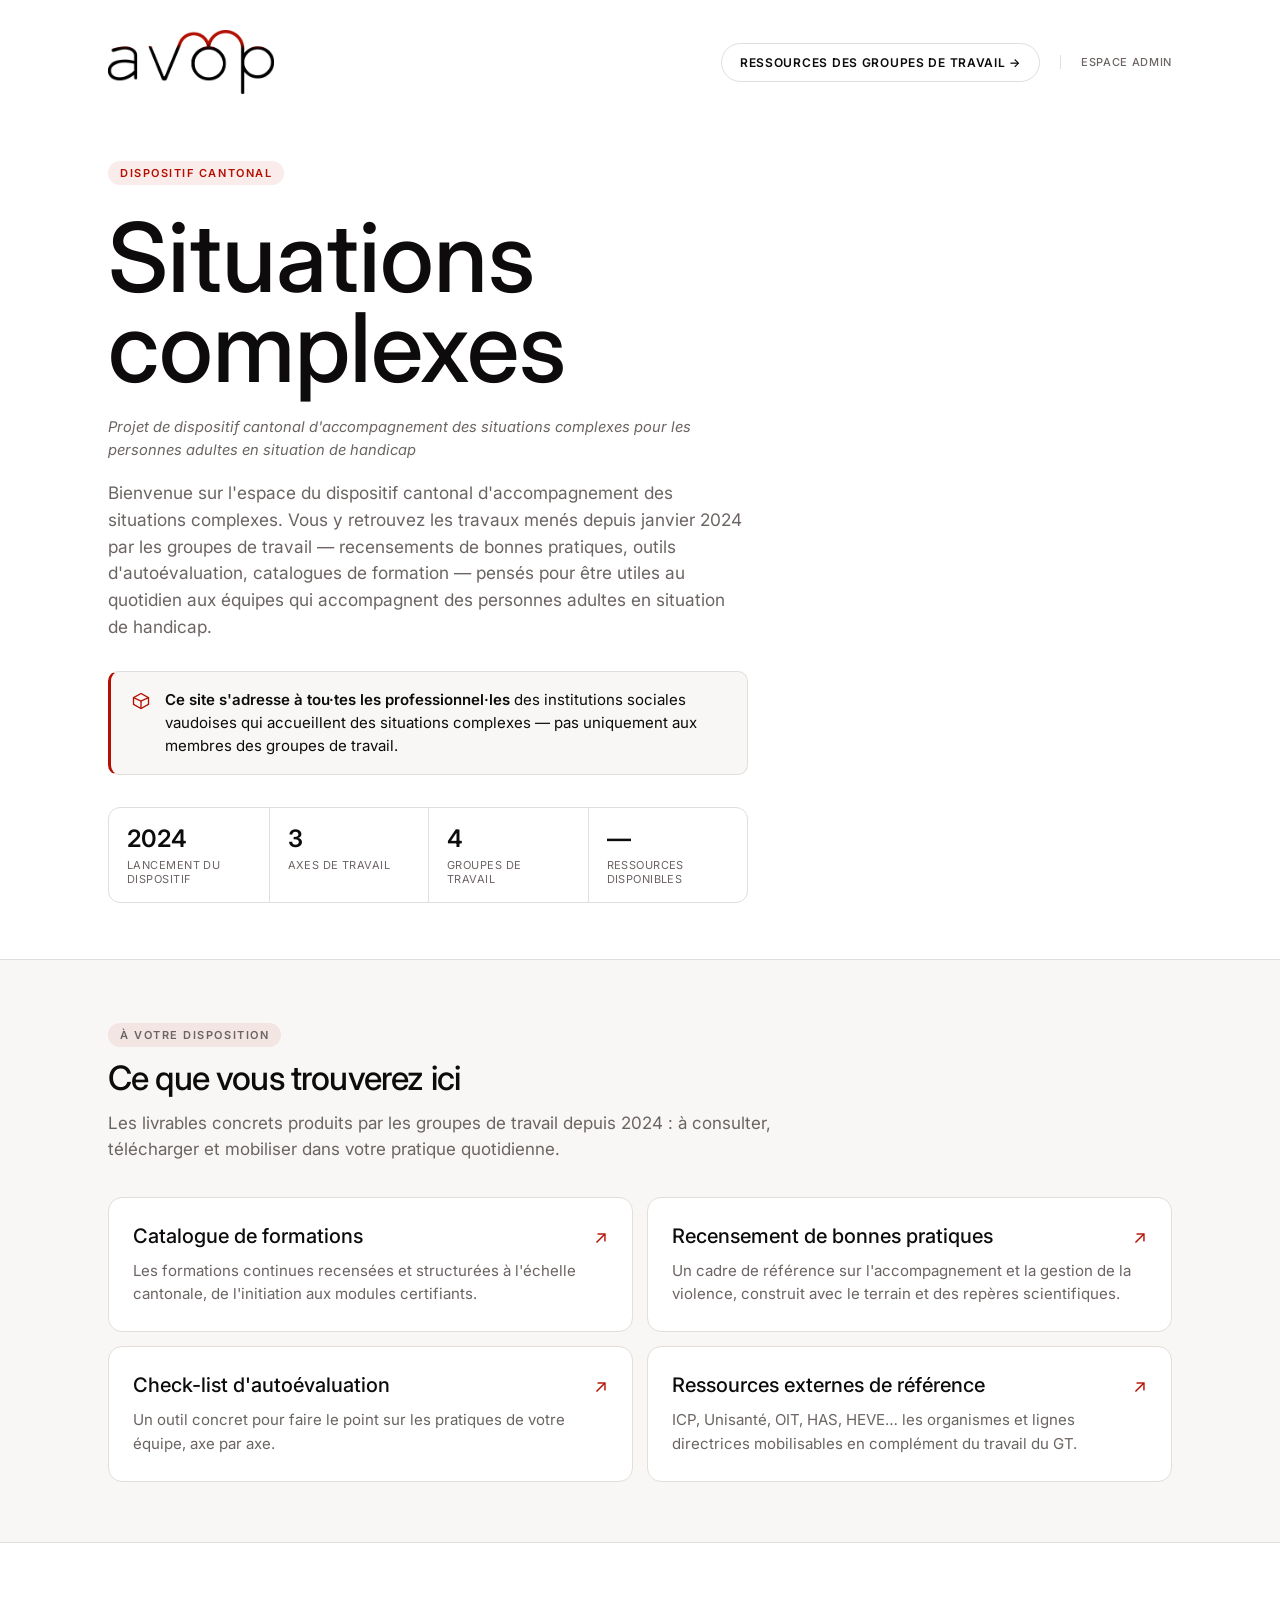
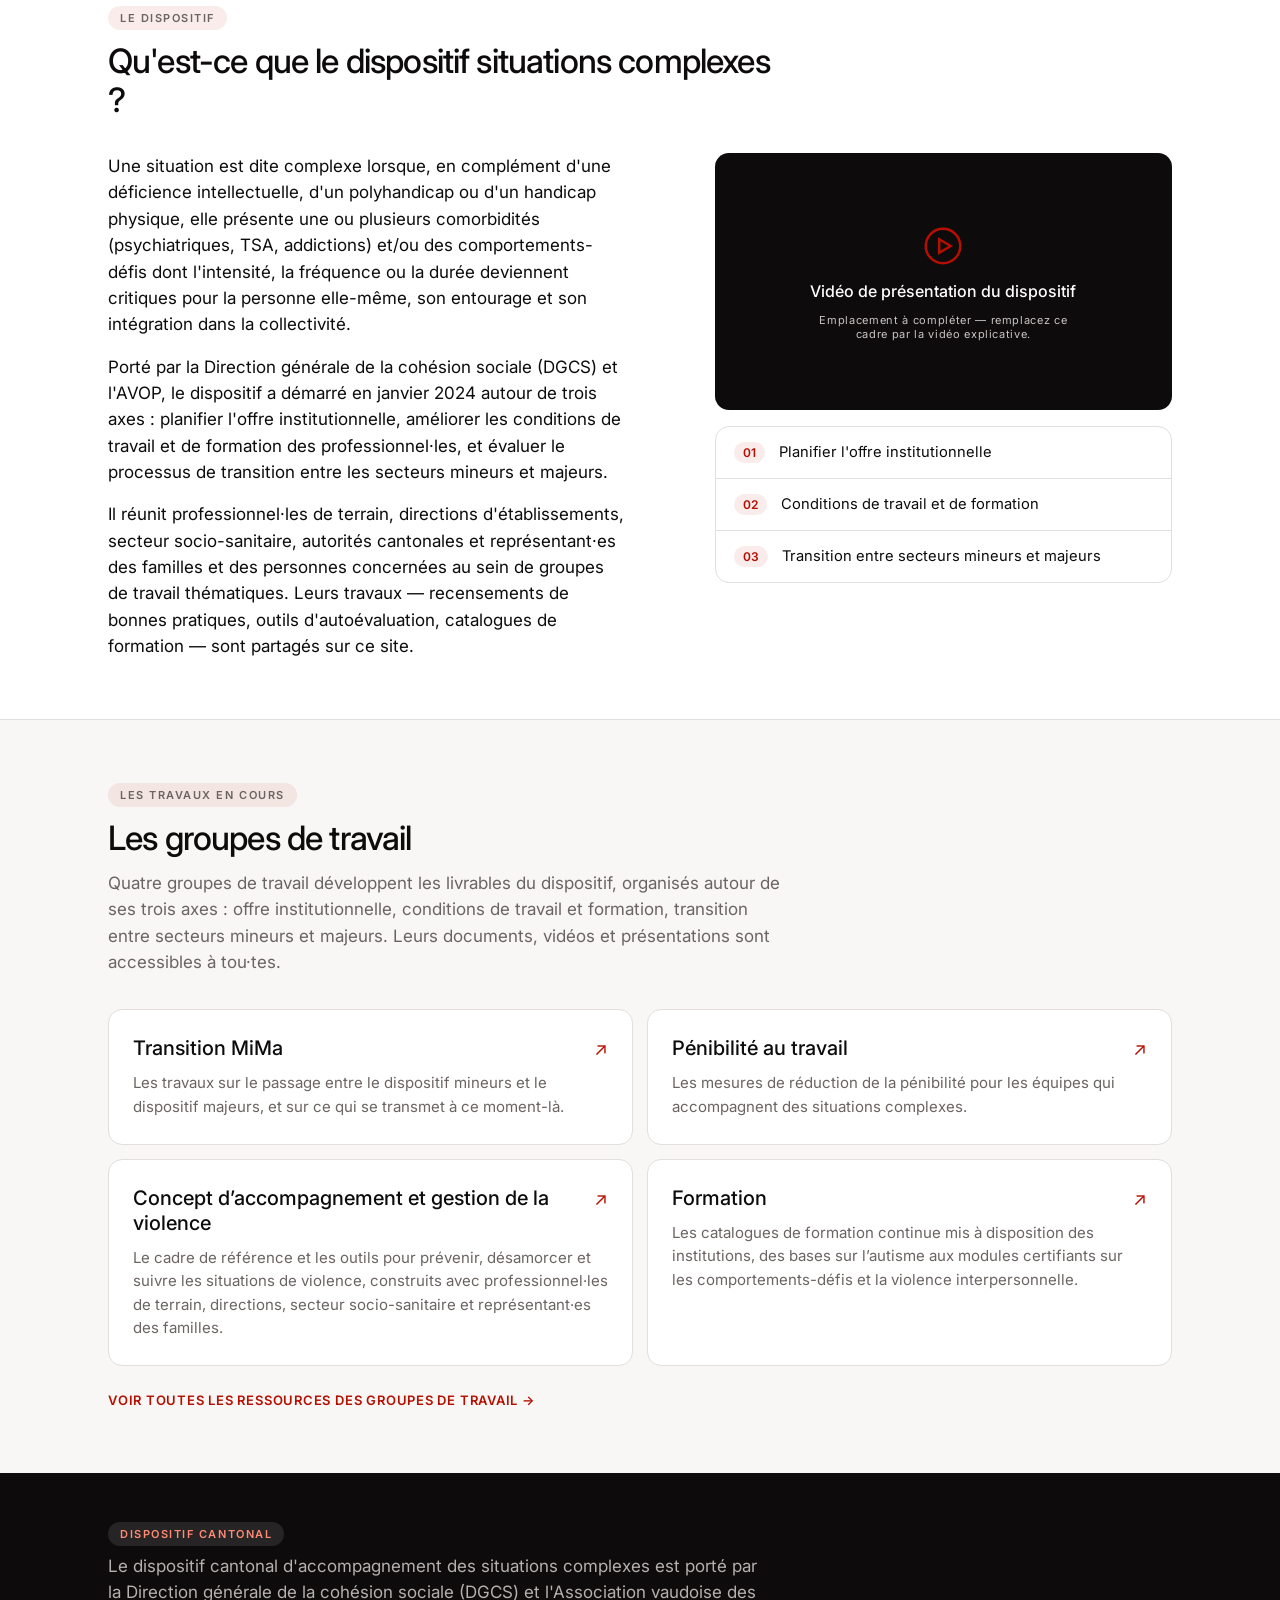
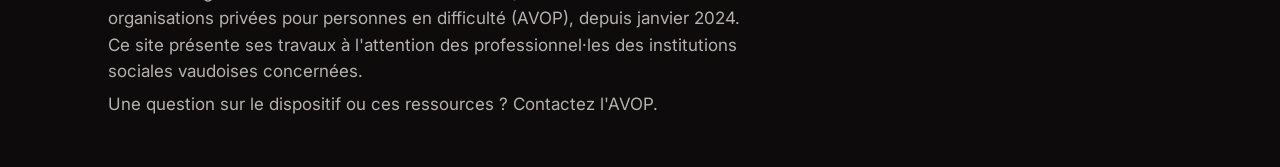
==== index.html @ 1ad648aa "Redesign layout for clearer visual hierarchy and modern styling Card-based sections with alternating" ====
<!doctype html>
<html lang="fr">
<head>
<meta charset="utf-8">
<meta name="viewport" content="width=device-width, initial-scale=1">
<meta name="robots" content="noindex, nofollow">
<title>Situations complexes — Accompagnement des personnes adultes en situation de handicap</title>
<link rel="preconnect" href="https://fonts.googleapis.com">
<link rel="preconnect" href="https://fonts.gstatic.com" crossorigin>
<link href="https://fonts.googleapis.com/css2?family=Inter:wght@300;400;500;600;700&display=swap" rel="stylesheet">
<style>
:root{--rouge:#b50f01;--rouge-teinte:rgba(181,15,1,.08);--noir:#0d0b0b;--papier:#f8f7f5;--surface:#fff;--trait:#e2dedb;--sourdine:#6b6462;--geo:"Inter",system-ui,sans-serif;--serif:"Inter",system-ui,sans-serif;--mono:"Inter",system-ui,sans-serif;--rayon:14px;--ombre:0 10px 30px -14px rgba(13,11,11,.14)}
*{box-sizing:border-box}html{-webkit-text-size-adjust:100%;scroll-behavior:smooth}body{margin:0;background:var(--papier);color:var(--noir);font:17px/1.55 var(--serif)}button,input,select{font:inherit}a{color:inherit}:focus-visible{outline:3px solid var(--rouge);outline-offset:3px}.enveloppe{max-width:1120px;margin:auto;padding:0 28px}
.bandeau{background:var(--surface);padding:30px 0 56px;border-bottom:1px solid var(--trait)}.entete{display:flex;justify-content:space-between;align-items:center;margin-bottom:56px}.marque{display:flex;align-items:center;gap:12px}.logo-avop{height:64px;width:auto;display:block}.nav-entete{display:flex;align-items:center}.lien-ressources{font:600 12px var(--mono);letter-spacing:.06em;text-transform:uppercase;color:var(--noir);text-decoration:none;border:1px solid var(--trait);border-radius:30px;padding:11px 18px;transition:.15s}.lien-ressources:hover{border-color:var(--rouge);color:var(--rouge)}.lien-admin{font:500 11px var(--mono);letter-spacing:.06em;text-transform:uppercase;color:var(--sourdine);text-decoration:none;margin-left:20px;padding-left:20px;border-left:1px solid var(--trait)}.lien-admin:hover{color:var(--rouge)}
.nom-complet{font-style:italic;color:var(--sourdine);font-size:.92rem;max-width:640px;margin:0 0 18px}.surtitre,.mention{display:inline-block;font:600 11px var(--mono);letter-spacing:.14em;text-transform:uppercase;color:var(--rouge);background:var(--rouge-teinte);border-radius:20px;padding:5px 12px}h1{font:500 clamp(3rem,8vw,6rem)/.94 var(--geo);letter-spacing:normal;max-width:820px;margin:16px 0 24px}.chapo{color:var(--sourdine);font-size:1.08rem;max-width:640px;margin:0 0 30px}
.public{display:flex;gap:14px;align-items:flex-start;max-width:640px;background:var(--papier);border:1px solid var(--trait);border-left:3px solid var(--rouge);border-radius:10px;padding:16px 20px;margin-bottom:32px}.public svg{flex:0 0 20px;margin-top:3px;stroke:var(--rouge);fill:none;stroke-width:1.6}.public p{margin:0;font-size:.94rem;color:var(--noir)}.public strong{font-weight:600}
.stats{display:grid;grid-template-columns:repeat(4,1fr);border:1px solid var(--trait);border-radius:12px;overflow:hidden;background:var(--surface);max-width:640px}.stat{display:flex;flex-direction:column;gap:5px;padding:16px 18px;border-left:1px solid var(--trait)}.stat:first-child{border-left:0}.stat strong{font:600 24px var(--geo)}.stat span{font:11px var(--mono);color:var(--sourdine);text-transform:uppercase;letter-spacing:.04em;line-height:1.3}
section.bloc{padding:60px 0}section.bloc:nth-of-type(even){background:var(--surface);border-top:1px solid var(--trait);border-bottom:1px solid var(--trait)}.bloc-tete{max-width:680px;margin-bottom:34px}.bloc-tete h2{font:500 2.1rem/1.15 var(--geo);letter-spacing:-.025em;margin:12px 0 12px}.bloc-tete p{color:var(--sourdine);margin:0}
.dispositif-corps{display:grid;grid-template-columns:1.1fr .9fr;gap:48px;align-items:start}.dispositif-texte p{margin:0 0 16px;max-width:520px}.dispositif-texte p:last-child{margin-bottom:0}
.dispositif-media{display:flex;flex-direction:column;gap:16px}
.video-cadre{position:relative;width:100%;aspect-ratio:16/9;background:var(--noir);border-radius:var(--rayon);overflow:hidden}.video-cadre iframe{position:absolute;inset:0;width:100%;height:100%;border:0}.video-defaut{position:absolute;inset:0;display:flex;flex-direction:column;align-items:center;justify-content:center;gap:12px;color:#fff;text-align:center;padding:20px}.video-defaut svg{width:46px;height:46px;stroke:var(--rouge);fill:none;stroke-width:1.3}.video-defaut strong{font:500 1rem var(--geo)}.video-defaut span{font:11px var(--mono);letter-spacing:.06em;color:#c9c4c2;max-width:260px}
.axes-liste{border:1px solid var(--trait);border-radius:var(--rayon);overflow:hidden;background:var(--papier)}section.bloc:nth-of-type(even) .axes-liste{background:var(--surface)}.axe{display:flex;gap:14px;align-items:center;padding:14px 18px;border-bottom:1px solid var(--trait)}.axe:last-child{border-bottom:0}.axe strong{flex:0 0 auto;font:600 12px var(--mono);color:var(--rouge);background:var(--rouge-teinte);border-radius:20px;padding:3px 9px}.axe span{font-size:.92rem}
.grille-gt{display:grid;grid-template-columns:repeat(2,1fr);gap:14px}.carte-gt{background:var(--surface);border:1px solid var(--trait);border-radius:var(--rayon);padding:26px 24px;text-decoration:none;color:inherit;display:flex;flex-direction:column;gap:10px;transition:.16s}.carte-gt:hover{background:var(--papier);border-color:var(--rouge);box-shadow:var(--ombre);transform:translateY(-2px)}.carte-gt h3{font:500 1.25rem/1.25 var(--geo);margin:0;display:flex;justify-content:space-between;align-items:baseline;gap:10px}.carte-gt h3 span{color:var(--rouge);font:18px var(--geo)}.carte-gt p{margin:0;color:var(--sourdine);font-size:.94rem}
section.bloc:nth-of-type(even) .carte-gt{background:var(--papier)}section.bloc:nth-of-type(even) .carte-gt:hover{background:var(--surface)}
.toutes-ressources{margin-top:26px;display:inline-flex;align-items:center;gap:8px;font:600 13px var(--mono);letter-spacing:.06em;text-transform:uppercase;color:var(--rouge);text-decoration:none}.toutes-ressources:hover{text-decoration:underline}
footer{background:var(--noir);color:#b6b0ae;padding:46px 0 42px}footer .mention{background:rgba(255,255,255,.1);color:#ff8a75}footer p{max-width:650px;margin:0 0 7px}
@media(max-width:760px){.enveloppe{padding:0 18px}.entete{margin-bottom:42px;flex-wrap:wrap;gap:14px}.nav-entete{width:100%;flex-direction:column;align-items:flex-start;gap:10px}.lien-admin{margin-left:0;padding-left:0;border-left:0}.stats{grid-template-columns:repeat(2,1fr)}.stat:nth-child(3){border-left:0}.dispositif-corps{grid-template-columns:1fr;gap:30px}.grille-gt{grid-template-columns:1fr}}
@media(prefers-reduced-motion:reduce){*{animation:none!important;transition:none!important;scroll-behavior:auto!important}}
</style>
</head>
<body>
<header class="bandeau"><div class="enveloppe">
<div class="entete"><div class="marque"><img class="logo-avop" src="assets/AVOP-logo.jpg" alt="AVOP — Association vaudoise des organisations privées pour personnes en difficulté"></div><nav class="nav-entete"><a class="lien-ressources" href="ressources.html">Ressources des groupes de travail →</a><a class="lien-admin" href="admin.html">Espace admin</a></nav></div>
<p class="surtitre">Dispositif cantonal</p>
<h1>Situations<br>complexes</h1>
<p class="nom-complet">Projet de dispositif cantonal d'accompagnement des situations complexes pour les personnes adultes en situation de handicap</p>
<p class="chapo">Bienvenue sur l'espace du dispositif cantonal d'accompagnement des situations complexes. Vous y retrouvez les travaux menés depuis janvier 2024 par les groupes de travail — recensements de bonnes pratiques, outils d'autoévaluation, catalogues de formation — pensés pour être utiles au quotidien aux équipes qui accompagnent des personnes adultes en situation de handicap.</p>
<div class="public"><svg viewBox="0 0 24 24" aria-hidden="true"><path d="M12 3 3 8v8l9 5 9-5V8z"></path><path d="M12 12v9"></path><path d="m3 8 9 4 9-4"></path></svg><p><strong>Ce site s'adresse à tou·tes les professionnel·les</strong> des institutions sociales vaudoises qui accueillent des situations complexes — pas uniquement aux membres des groupes de travail.</p></div>
<div class="stats"><div class="stat"><strong>2024</strong><span>Lancement du dispositif</span></div><div class="stat"><strong>3</strong><span>Axes de travail</span></div><div class="stat"><strong>4</strong><span>Groupes de travail</span></div><div class="stat"><strong id="stat-ressources">—</strong><span>Ressources disponibles</span></div></div>
</div></header>

<main>
<section class="bloc"><div class="enveloppe">
<div class="bloc-tete"><p class="mention">À votre disposition</p><h2>Ce que vous trouverez ici</h2><p>Les livrables concrets produits par les groupes de travail depuis 2024 : à consulter, télécharger et mobiliser dans votre pratique quotidienne.</p></div>
<div class="grille-gt">
<a class="carte-gt" href="ressources.html?gt=formation"><h3>Catalogue de formations<span>↗</span></h3><p>Les formations continues recensées et structurées à l'échelle cantonale, de l'initiation aux modules certifiants.</p></a>
<a class="carte-gt" href="ressources.html?gt=violence"><h3>Recensement de bonnes pratiques<span>↗</span></h3><p>Un cadre de référence sur l'accompagnement et la gestion de la violence, construit avec le terrain et des repères scientifiques.</p></a>
<a class="carte-gt" href="ressources.html?gt=violence"><h3>Check-list d'autoévaluation<span>↗</span></h3><p>Un outil concret pour faire le point sur les pratiques de votre équipe, axe par axe.</p></a>
<a class="carte-gt" href="ressources.html?gt=violence&origine=externe"><h3>Ressources externes de référence<span>↗</span></h3><p>ICP, Unisanté, OIT, HAS, HEVE… les organismes et lignes directrices mobilisables en complément du travail du GT.</p></a>
</div>
</div></section>

<!-- Zone éditoriale : adaptez ce texte de présentation du dispositif à votre contenu réel. -->
<section class="bloc"><div class="enveloppe">
<div class="bloc-tete"><p class="mention">Le dispositif</p><h2>Qu'est-ce que le dispositif situations complexes ?</h2></div>
<div class="dispositif-corps">
<div class="dispositif-texte">
<p>Une situation est dite complexe lorsque, en complément d'une déficience intellectuelle, d'un polyhandicap ou d'un handicap physique, elle présente une ou plusieurs comorbidités (psychiatriques, TSA, addictions) et/ou des comportements-défis dont l'intensité, la fréquence ou la durée deviennent critiques pour la personne elle-même, son entourage et son intégration dans la collectivité.</p>
<p>Porté par la Direction générale de la cohésion sociale (DGCS) et l'AVOP, le dispositif a démarré en janvier 2024 autour de trois axes : planifier l'offre institutionnelle, améliorer les conditions de travail et de formation des professionnel·les, et évaluer le processus de transition entre les secteurs mineurs et majeurs.</p>
<p>Il réunit professionnel·les de terrain, directions d'établissements, secteur socio-sanitaire, autorités cantonales et représentant·es des familles et des personnes concernées au sein de groupes de travail thématiques. Leurs travaux — recensements de bonnes pratiques, outils d'autoévaluation, catalogues de formation — sont partagés sur ce site.</p>
</div>
<div class="dispositif-media">
<div class="video-cadre">
<!-- Remplacez ce bloc par une balise iframe pointant vers la vidéo de présentation (YouTube, Vimeo…), par exemple :
<iframe src="https://www.youtube.com/embed/VOTRE_ID" title="Présentation du dispositif situations complexes" allow="accelerometer; autoplay; clipboard-write; encrypted-media; gyroscope; picture-in-picture" allowfullscreen></iframe> -->
<div class="video-defaut"><svg viewBox="0 0 24 24" aria-hidden="true"><circle cx="12" cy="12" r="9"></circle><path d="M10 8.5 16 12l-6 3.5z"></path></svg><strong>Vidéo de présentation du dispositif</strong><span>Emplacement à compléter — remplacez ce cadre par la vidéo explicative.</span></div>
</div>
<div class="axes-liste">
<div class="axe"><strong>01</strong><span>Planifier l'offre institutionnelle</span></div>
<div class="axe"><strong>02</strong><span>Conditions de travail et de formation</span></div>
<div class="axe"><strong>03</strong><span>Transition entre secteurs mineurs et majeurs</span></div>
</div>
</div>
</div>
</div></section>

<section class="bloc"><div class="enveloppe">
<div class="bloc-tete"><p class="mention">Les travaux en cours</p><h2>Les groupes de travail</h2><p>Quatre groupes de travail développent les livrables du dispositif, organisés autour de ses trois axes : offre institutionnelle, conditions de travail et formation, transition entre secteurs mineurs et majeurs. Leurs documents, vidéos et présentations sont accessibles à tou·tes.</p></div>
<div class="grille-gt" id="grille-gt"></div>
<a class="toutes-ressources" href="ressources.html">Voir toutes les ressources des groupes de travail →</a>
</div></section>
</main>

<footer><div class="enveloppe"><p class="mention">Dispositif cantonal</p><p>Le dispositif cantonal d'accompagnement des situations complexes est porté par la Direction générale de la cohésion sociale (DGCS) et l'Association vaudoise des organisations privées pour personnes en difficulté (AVOP), depuis janvier 2024. Ce site présente ses travaux à l'attention des professionnel·les des institutions sociales vaudoises concernées.</p><p>Une question sur le dispositif ou ces ressources ? Contactez l'AVOP.</p></div></footer>

<script>
const grille=document.getElementById('grille-gt');
fetch('data/groupes.json').then(r=>r.json()).then(d=>{d.groupes.forEach(g=>{const a=document.createElement('a');a.className='carte-gt';a.href=`ressources.html?gt=${g.id}`;a.innerHTML=`<h3>${g.nom}<span>↗</span></h3><p>${g.intro}</p>`;grille.appendChild(a)})});
fetch('data/config.json').then(r=>r.json()).then(config=>fetch(`${config.supabaseUrl}/rest/v1/ressources?select=id`,{headers:{apikey:config.supabaseAnonKey,Authorization:`Bearer ${config.supabaseAnonKey}`}})).then(r=>r.json()).then(rows=>{document.getElementById('stat-ressources').textContent=rows.length}).catch(()=>{});
</script>
</body></html>
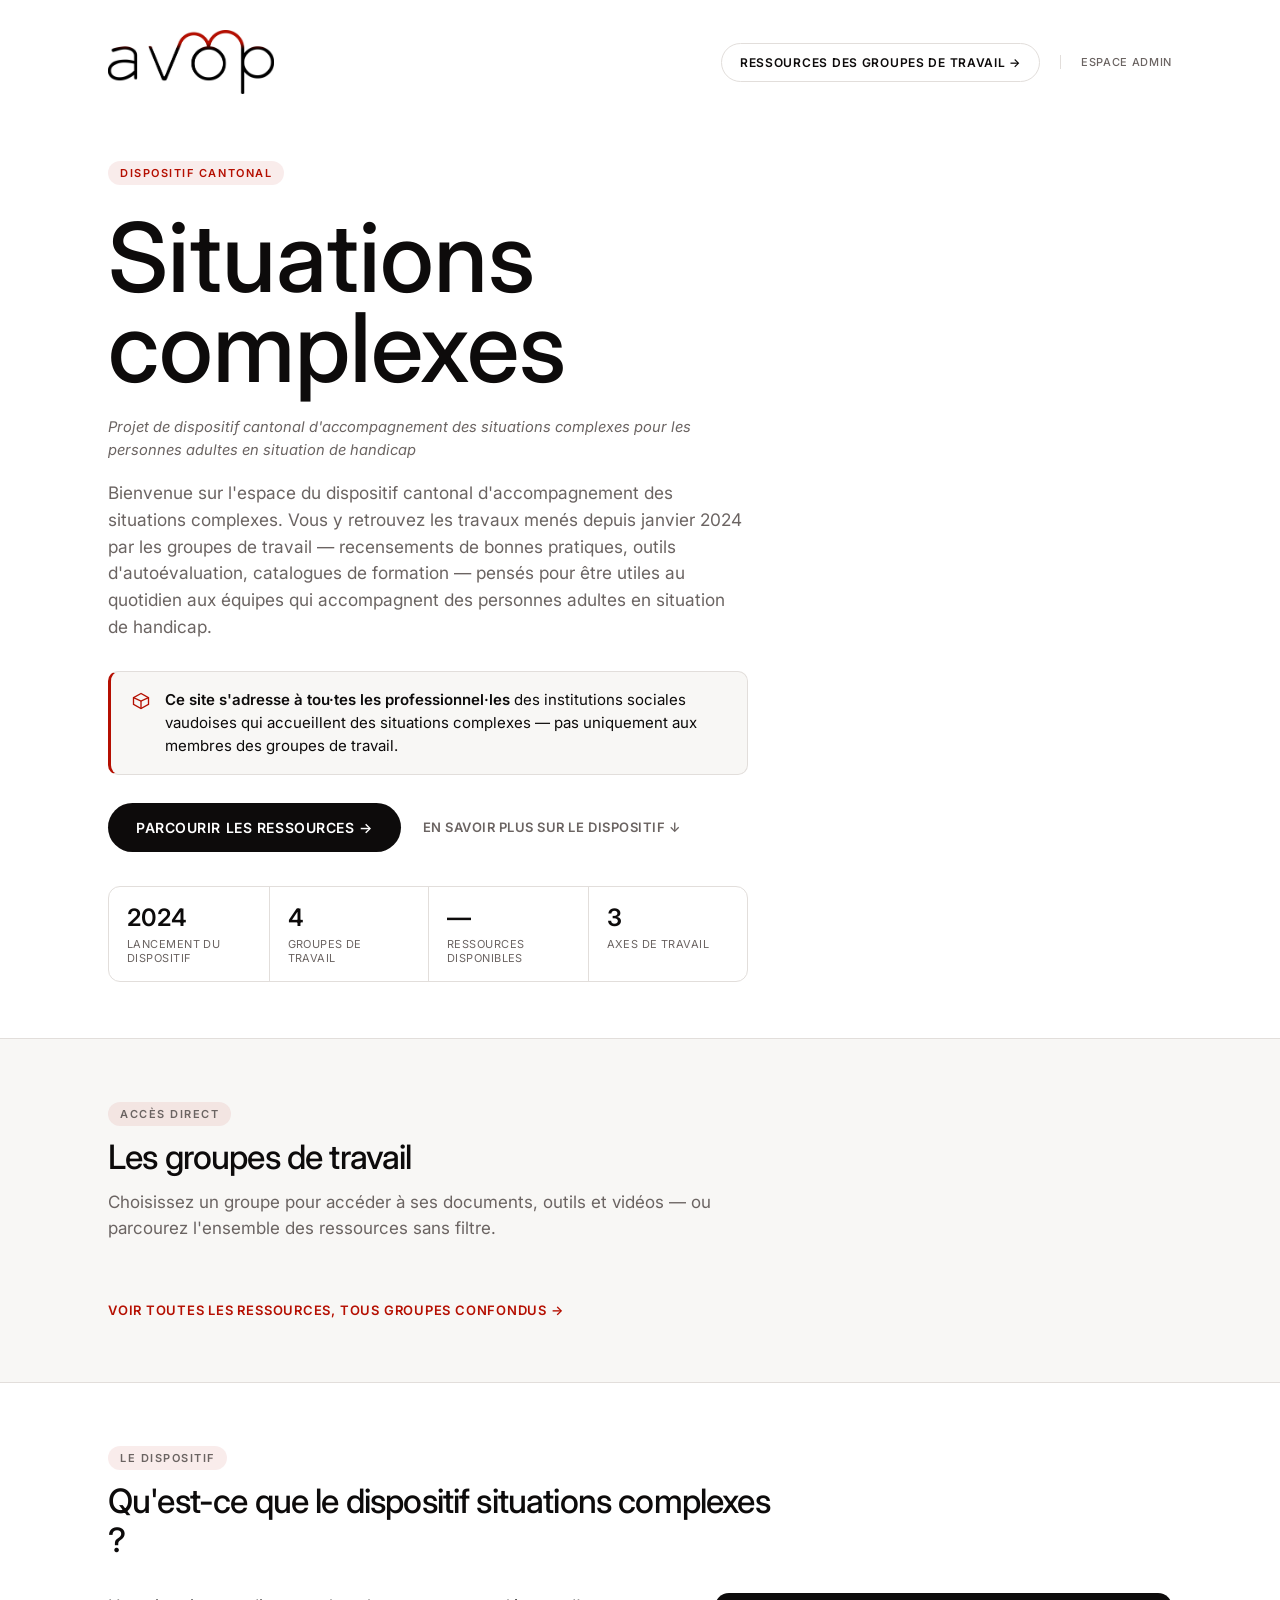
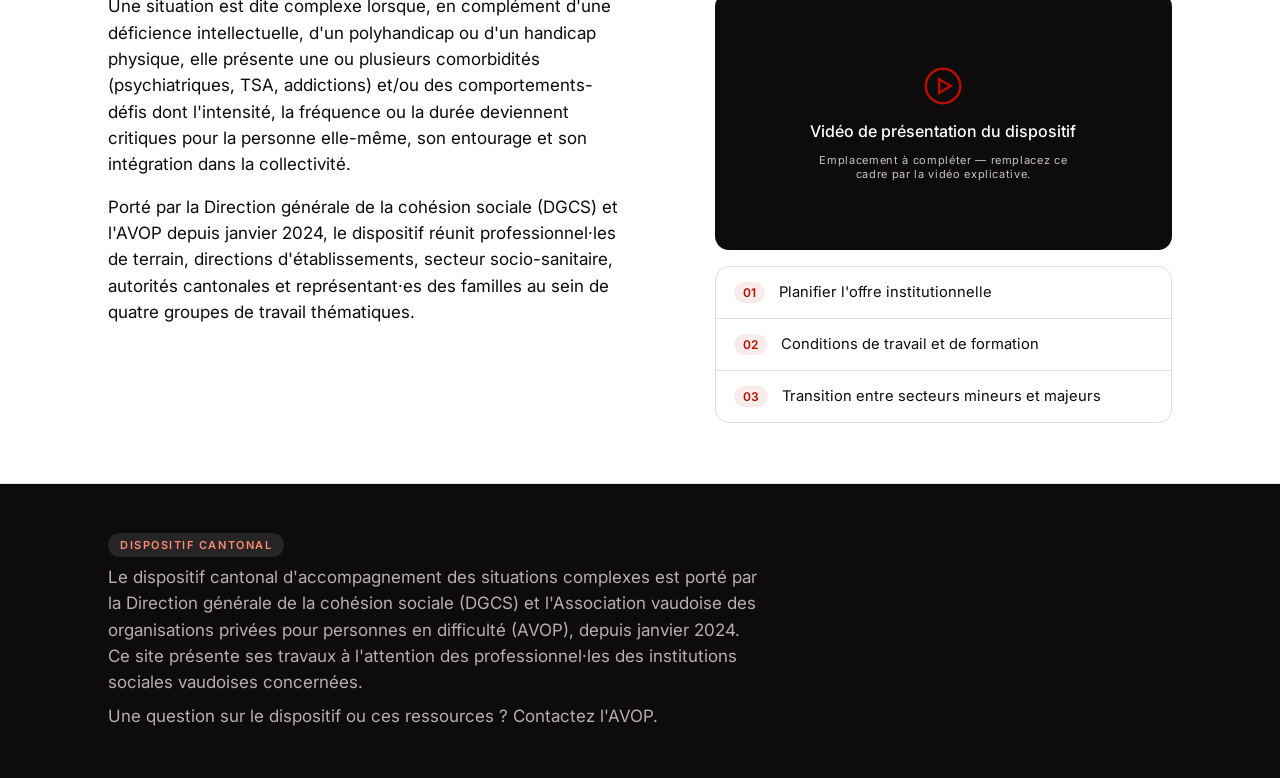
==== commit f8894958: "Simplify homepage IA and streamline resources page for task-first UX Merge the two overlapping homep" ====
--- a/index.html
+++ b/index.html
@@ -13,14 +13,15 @@
 *{box-sizing:border-box}html{-webkit-text-size-adjust:100%;scroll-behavior:smooth}body{margin:0;background:var(--papier);color:var(--noir);font:17px/1.55 var(--serif)}button,input,select{font:inherit}a{color:inherit}:focus-visible{outline:3px solid var(--rouge);outline-offset:3px}.enveloppe{max-width:1120px;margin:auto;padding:0 28px}
 .bandeau{background:var(--surface);padding:30px 0 56px;border-bottom:1px solid var(--trait)}.entete{display:flex;justify-content:space-between;align-items:center;margin-bottom:56px}.marque{display:flex;align-items:center;gap:12px}.logo-avop{height:64px;width:auto;display:block}.nav-entete{display:flex;align-items:center}.lien-ressources{font:600 12px var(--mono);letter-spacing:.06em;text-transform:uppercase;color:var(--noir);text-decoration:none;border:1px solid var(--trait);border-radius:30px;padding:11px 18px;transition:.15s}.lien-ressources:hover{border-color:var(--rouge);color:var(--rouge)}.lien-admin{font:500 11px var(--mono);letter-spacing:.06em;text-transform:uppercase;color:var(--sourdine);text-decoration:none;margin-left:20px;padding-left:20px;border-left:1px solid var(--trait)}.lien-admin:hover{color:var(--rouge)}
 .nom-complet{font-style:italic;color:var(--sourdine);font-size:.92rem;max-width:640px;margin:0 0 18px}.surtitre,.mention{display:inline-block;font:600 11px var(--mono);letter-spacing:.14em;text-transform:uppercase;color:var(--rouge);background:var(--rouge-teinte);border-radius:20px;padding:5px 12px}h1{font:500 clamp(3rem,8vw,6rem)/.94 var(--geo);letter-spacing:normal;max-width:820px;margin:16px 0 24px}.chapo{color:var(--sourdine);font-size:1.08rem;max-width:640px;margin:0 0 30px}
-.public{display:flex;gap:14px;align-items:flex-start;max-width:640px;background:var(--papier);border:1px solid var(--trait);border-left:3px solid var(--rouge);border-radius:10px;padding:16px 20px;margin-bottom:32px}.public svg{flex:0 0 20px;margin-top:3px;stroke:var(--rouge);fill:none;stroke-width:1.6}.public p{margin:0;font-size:.94rem;color:var(--noir)}.public strong{font-weight:600}
+.public{display:flex;gap:14px;align-items:flex-start;max-width:640px;background:var(--papier);border:1px solid var(--trait);border-left:3px solid var(--rouge);border-radius:10px;padding:16px 20px;margin-bottom:28px}.public svg{flex:0 0 20px;margin-top:3px;stroke:var(--rouge);fill:none;stroke-width:1.6}.public p{margin:0;font-size:.94rem;color:var(--noir)}.public strong{font-weight:600}
+.cta-ligne{display:flex;align-items:center;gap:22px;flex-wrap:wrap;margin-bottom:34px}.bouton-primaire{display:inline-flex;align-items:center;gap:8px;background:var(--noir);color:#fff;font:600 14px var(--mono);letter-spacing:.04em;text-transform:uppercase;text-decoration:none;padding:16px 28px;border-radius:30px;transition:.15s}.bouton-primaire:hover{background:var(--rouge)}.lien-secondaire{font:600 13px var(--mono);letter-spacing:.04em;text-transform:uppercase;color:var(--sourdine);text-decoration:none}.lien-secondaire:hover{color:var(--rouge)}
 .stats{display:grid;grid-template-columns:repeat(4,1fr);border:1px solid var(--trait);border-radius:12px;overflow:hidden;background:var(--surface);max-width:640px}.stat{display:flex;flex-direction:column;gap:5px;padding:16px 18px;border-left:1px solid var(--trait)}.stat:first-child{border-left:0}.stat strong{font:600 24px var(--geo)}.stat span{font:11px var(--mono);color:var(--sourdine);text-transform:uppercase;letter-spacing:.04em;line-height:1.3}
 section.bloc{padding:60px 0}section.bloc:nth-of-type(even){background:var(--surface);border-top:1px solid var(--trait);border-bottom:1px solid var(--trait)}.bloc-tete{max-width:680px;margin-bottom:34px}.bloc-tete h2{font:500 2.1rem/1.15 var(--geo);letter-spacing:-.025em;margin:12px 0 12px}.bloc-tete p{color:var(--sourdine);margin:0}
 .dispositif-corps{display:grid;grid-template-columns:1.1fr .9fr;gap:48px;align-items:start}.dispositif-texte p{margin:0 0 16px;max-width:520px}.dispositif-texte p:last-child{margin-bottom:0}
 .dispositif-media{display:flex;flex-direction:column;gap:16px}
 .video-cadre{position:relative;width:100%;aspect-ratio:16/9;background:var(--noir);border-radius:var(--rayon);overflow:hidden}.video-cadre iframe{position:absolute;inset:0;width:100%;height:100%;border:0}.video-defaut{position:absolute;inset:0;display:flex;flex-direction:column;align-items:center;justify-content:center;gap:12px;color:#fff;text-align:center;padding:20px}.video-defaut svg{width:46px;height:46px;stroke:var(--rouge);fill:none;stroke-width:1.3}.video-defaut strong{font:500 1rem var(--geo)}.video-defaut span{font:11px var(--mono);letter-spacing:.06em;color:#c9c4c2;max-width:260px}
 .axes-liste{border:1px solid var(--trait);border-radius:var(--rayon);overflow:hidden;background:var(--papier)}section.bloc:nth-of-type(even) .axes-liste{background:var(--surface)}.axe{display:flex;gap:14px;align-items:center;padding:14px 18px;border-bottom:1px solid var(--trait)}.axe:last-child{border-bottom:0}.axe strong{flex:0 0 auto;font:600 12px var(--mono);color:var(--rouge);background:var(--rouge-teinte);border-radius:20px;padding:3px 9px}.axe span{font-size:.92rem}
-.grille-gt{display:grid;grid-template-columns:repeat(2,1fr);gap:14px}.carte-gt{background:var(--surface);border:1px solid var(--trait);border-radius:var(--rayon);padding:26px 24px;text-decoration:none;color:inherit;display:flex;flex-direction:column;gap:10px;transition:.16s}.carte-gt:hover{background:var(--papier);border-color:var(--rouge);box-shadow:var(--ombre);transform:translateY(-2px)}.carte-gt h3{font:500 1.25rem/1.25 var(--geo);margin:0;display:flex;justify-content:space-between;align-items:baseline;gap:10px}.carte-gt h3 span{color:var(--rouge);font:18px var(--geo)}.carte-gt p{margin:0;color:var(--sourdine);font-size:.94rem}
+.grille-gt{display:grid;grid-template-columns:repeat(2,1fr);gap:14px}.carte-gt{background:var(--surface);border:1px solid var(--trait);border-radius:var(--rayon);padding:26px 24px;text-decoration:none;color:inherit;display:flex;flex-direction:column;gap:10px;transition:.16s}.carte-gt:hover{background:var(--papier);border-color:var(--rouge);box-shadow:var(--ombre);transform:translateY(-2px)}.carte-gt h3{font:500 1.25rem/1.25 var(--geo);margin:0;display:flex;justify-content:space-between;align-items:baseline;gap:10px}.carte-gt h3 span{color:var(--rouge);font:18px var(--geo)}.carte-gt p{margin:0;color:var(--sourdine);font-size:.94rem}.carte-gt .nb-ressources{margin-top:auto;padding-top:8px;font:600 11px var(--mono);letter-spacing:.05em;text-transform:uppercase;color:var(--rouge)}
 section.bloc:nth-of-type(even) .carte-gt{background:var(--papier)}section.bloc:nth-of-type(even) .carte-gt:hover{background:var(--surface)}
 .toutes-ressources{margin-top:26px;display:inline-flex;align-items:center;gap:8px;font:600 13px var(--mono);letter-spacing:.06em;text-transform:uppercase;color:var(--rouge);text-decoration:none}.toutes-ressources:hover{text-decoration:underline}
 footer{background:var(--noir);color:#b6b0ae;padding:46px 0 42px}footer .mention{background:rgba(255,255,255,.1);color:#ff8a75}footer p{max-width:650px;margin:0 0 7px}
@@ -36,28 +37,24 @@
 <p class="nom-complet">Projet de dispositif cantonal d'accompagnement des situations complexes pour les personnes adultes en situation de handicap</p>
 <p class="chapo">Bienvenue sur l'espace du dispositif cantonal d'accompagnement des situations complexes. Vous y retrouvez les travaux menés depuis janvier 2024 par les groupes de travail — recensements de bonnes pratiques, outils d'autoévaluation, catalogues de formation — pensés pour être utiles au quotidien aux équipes qui accompagnent des personnes adultes en situation de handicap.</p>
 <div class="public"><svg viewBox="0 0 24 24" aria-hidden="true"><path d="M12 3 3 8v8l9 5 9-5V8z"></path><path d="M12 12v9"></path><path d="m3 8 9 4 9-4"></path></svg><p><strong>Ce site s'adresse à tou·tes les professionnel·les</strong> des institutions sociales vaudoises qui accueillent des situations complexes — pas uniquement aux membres des groupes de travail.</p></div>
-<div class="stats"><div class="stat"><strong>2024</strong><span>Lancement du dispositif</span></div><div class="stat"><strong>3</strong><span>Axes de travail</span></div><div class="stat"><strong>4</strong><span>Groupes de travail</span></div><div class="stat"><strong id="stat-ressources">—</strong><span>Ressources disponibles</span></div></div>
+<div class="cta-ligne"><a class="bouton-primaire" href="ressources.html">Parcourir les ressources →</a><a class="lien-secondaire" href="#dispositif">En savoir plus sur le dispositif ↓</a></div>
+<div class="stats"><div class="stat"><strong>2024</strong><span>Lancement du dispositif</span></div><div class="stat"><strong>4</strong><span>Groupes de travail</span></div><div class="stat"><strong id="stat-ressources">—</strong><span>Ressources disponibles</span></div><div class="stat"><strong>3</strong><span>Axes de travail</span></div></div>
 </div></header>
 
 <main>
 <section class="bloc"><div class="enveloppe">
-<div class="bloc-tete"><p class="mention">À votre disposition</p><h2>Ce que vous trouverez ici</h2><p>Les livrables concrets produits par les groupes de travail depuis 2024 : à consulter, télécharger et mobiliser dans votre pratique quotidienne.</p></div>
-<div class="grille-gt">
-<a class="carte-gt" href="ressources.html?gt=formation"><h3>Catalogue de formations<span>↗</span></h3><p>Les formations continues recensées et structurées à l'échelle cantonale, de l'initiation aux modules certifiants.</p></a>
-<a class="carte-gt" href="ressources.html?gt=violence"><h3>Recensement de bonnes pratiques<span>↗</span></h3><p>Un cadre de référence sur l'accompagnement et la gestion de la violence, construit avec le terrain et des repères scientifiques.</p></a>
-<a class="carte-gt" href="ressources.html?gt=violence"><h3>Check-list d'autoévaluation<span>↗</span></h3><p>Un outil concret pour faire le point sur les pratiques de votre équipe, axe par axe.</p></a>
-<a class="carte-gt" href="ressources.html?gt=violence&origine=externe"><h3>Ressources externes de référence<span>↗</span></h3><p>ICP, Unisanté, OIT, HAS, HEVE… les organismes et lignes directrices mobilisables en complément du travail du GT.</p></a>
-</div>
+<div class="bloc-tete"><p class="mention">Accès direct</p><h2>Les groupes de travail</h2><p>Choisissez un groupe pour accéder à ses documents, outils et vidéos — ou parcourez l'ensemble des ressources sans filtre.</p></div>
+<div class="grille-gt" id="grille-gt"></div>
+<a class="toutes-ressources" href="ressources.html">Voir toutes les ressources, tous groupes confondus →</a>
 </div></section>
 
 <!-- Zone éditoriale : adaptez ce texte de présentation du dispositif à votre contenu réel. -->
-<section class="bloc"><div class="enveloppe">
+<section class="bloc" id="dispositif"><div class="enveloppe">
 <div class="bloc-tete"><p class="mention">Le dispositif</p><h2>Qu'est-ce que le dispositif situations complexes ?</h2></div>
 <div class="dispositif-corps">
 <div class="dispositif-texte">
 <p>Une situation est dite complexe lorsque, en complément d'une déficience intellectuelle, d'un polyhandicap ou d'un handicap physique, elle présente une ou plusieurs comorbidités (psychiatriques, TSA, addictions) et/ou des comportements-défis dont l'intensité, la fréquence ou la durée deviennent critiques pour la personne elle-même, son entourage et son intégration dans la collectivité.</p>
-<p>Porté par la Direction générale de la cohésion sociale (DGCS) et l'AVOP, le dispositif a démarré en janvier 2024 autour de trois axes : planifier l'offre institutionnelle, améliorer les conditions de travail et de formation des professionnel·les, et évaluer le processus de transition entre les secteurs mineurs et majeurs.</p>
-<p>Il réunit professionnel·les de terrain, directions d'établissements, secteur socio-sanitaire, autorités cantonales et représentant·es des familles et des personnes concernées au sein de groupes de travail thématiques. Leurs travaux — recensements de bonnes pratiques, outils d'autoévaluation, catalogues de formation — sont partagés sur ce site.</p>
+<p>Porté par la Direction générale de la cohésion sociale (DGCS) et l'AVOP depuis janvier 2024, le dispositif réunit professionnel·les de terrain, directions d'établissements, secteur socio-sanitaire, autorités cantonales et représentant·es des familles au sein de quatre groupes de travail thématiques.</p>
 </div>
 <div class="dispositif-media">
 <div class="video-cadre">
@@ -73,19 +70,23 @@
 </div>
 </div>
 </div></section>
-
-<section class="bloc"><div class="enveloppe">
-<div class="bloc-tete"><p class="mention">Les travaux en cours</p><h2>Les groupes de travail</h2><p>Quatre groupes de travail développent les livrables du dispositif, organisés autour de ses trois axes : offre institutionnelle, conditions de travail et formation, transition entre secteurs mineurs et majeurs. Leurs documents, vidéos et présentations sont accessibles à tou·tes.</p></div>
-<div class="grille-gt" id="grille-gt"></div>
-<a class="toutes-ressources" href="ressources.html">Voir toutes les ressources des groupes de travail →</a>
-</div></section>
 </main>
 
 <footer><div class="enveloppe"><p class="mention">Dispositif cantonal</p><p>Le dispositif cantonal d'accompagnement des situations complexes est porté par la Direction générale de la cohésion sociale (DGCS) et l'Association vaudoise des organisations privées pour personnes en difficulté (AVOP), depuis janvier 2024. Ce site présente ses travaux à l'attention des professionnel·les des institutions sociales vaudoises concernées.</p><p>Une question sur le dispositif ou ces ressources ? Contactez l'AVOP.</p></div></footer>
 
 <script>
 const grille=document.getElementById('grille-gt');
-fetch('data/groupes.json').then(r=>r.json()).then(d=>{d.groupes.forEach(g=>{const a=document.createElement('a');a.className='carte-gt';a.href=`ressources.html?gt=${g.id}`;a.innerHTML=`<h3>${g.nom}<span>↗</span></h3><p>${g.intro}</p>`;grille.appendChild(a)})});
-fetch('data/config.json').then(r=>r.json()).then(config=>fetch(`${config.supabaseUrl}/rest/v1/ressources?select=id`,{headers:{apikey:config.supabaseAnonKey,Authorization:`Bearer ${config.supabaseAnonKey}`}})).then(r=>r.json()).then(rows=>{document.getElementById('stat-ressources').textContent=rows.length}).catch(()=>{});
+Promise.all([
+  fetch('data/groupes.json').then(r=>r.json()),
+  fetch('data/config.json').then(r=>r.json())
+]).then(([groupesData,config])=>fetch(`${config.supabaseUrl}/rest/v1/ressources?select=id,gt`,{headers:{apikey:config.supabaseAnonKey,Authorization:`Bearer ${config.supabaseAnonKey}`}}).then(r=>r.json()).then(rows=>{
+  document.getElementById('stat-ressources').textContent=rows.length;
+  groupesData.groupes.forEach(g=>{
+    const nb=rows.filter(r=>r.gt===g.id).length,a=document.createElement('a');
+    a.className='carte-gt';a.href=`ressources.html?gt=${g.id}`;
+    a.innerHTML=`<h3>${g.nom}<span>↗</span></h3><p>${g.intro}</p><span class="nb-ressources">${nb} ressource${nb!==1?'s':''}</span>`;
+    grille.appendChild(a)
+  })
+})).catch(()=>{});
 </script>
 </body></html>
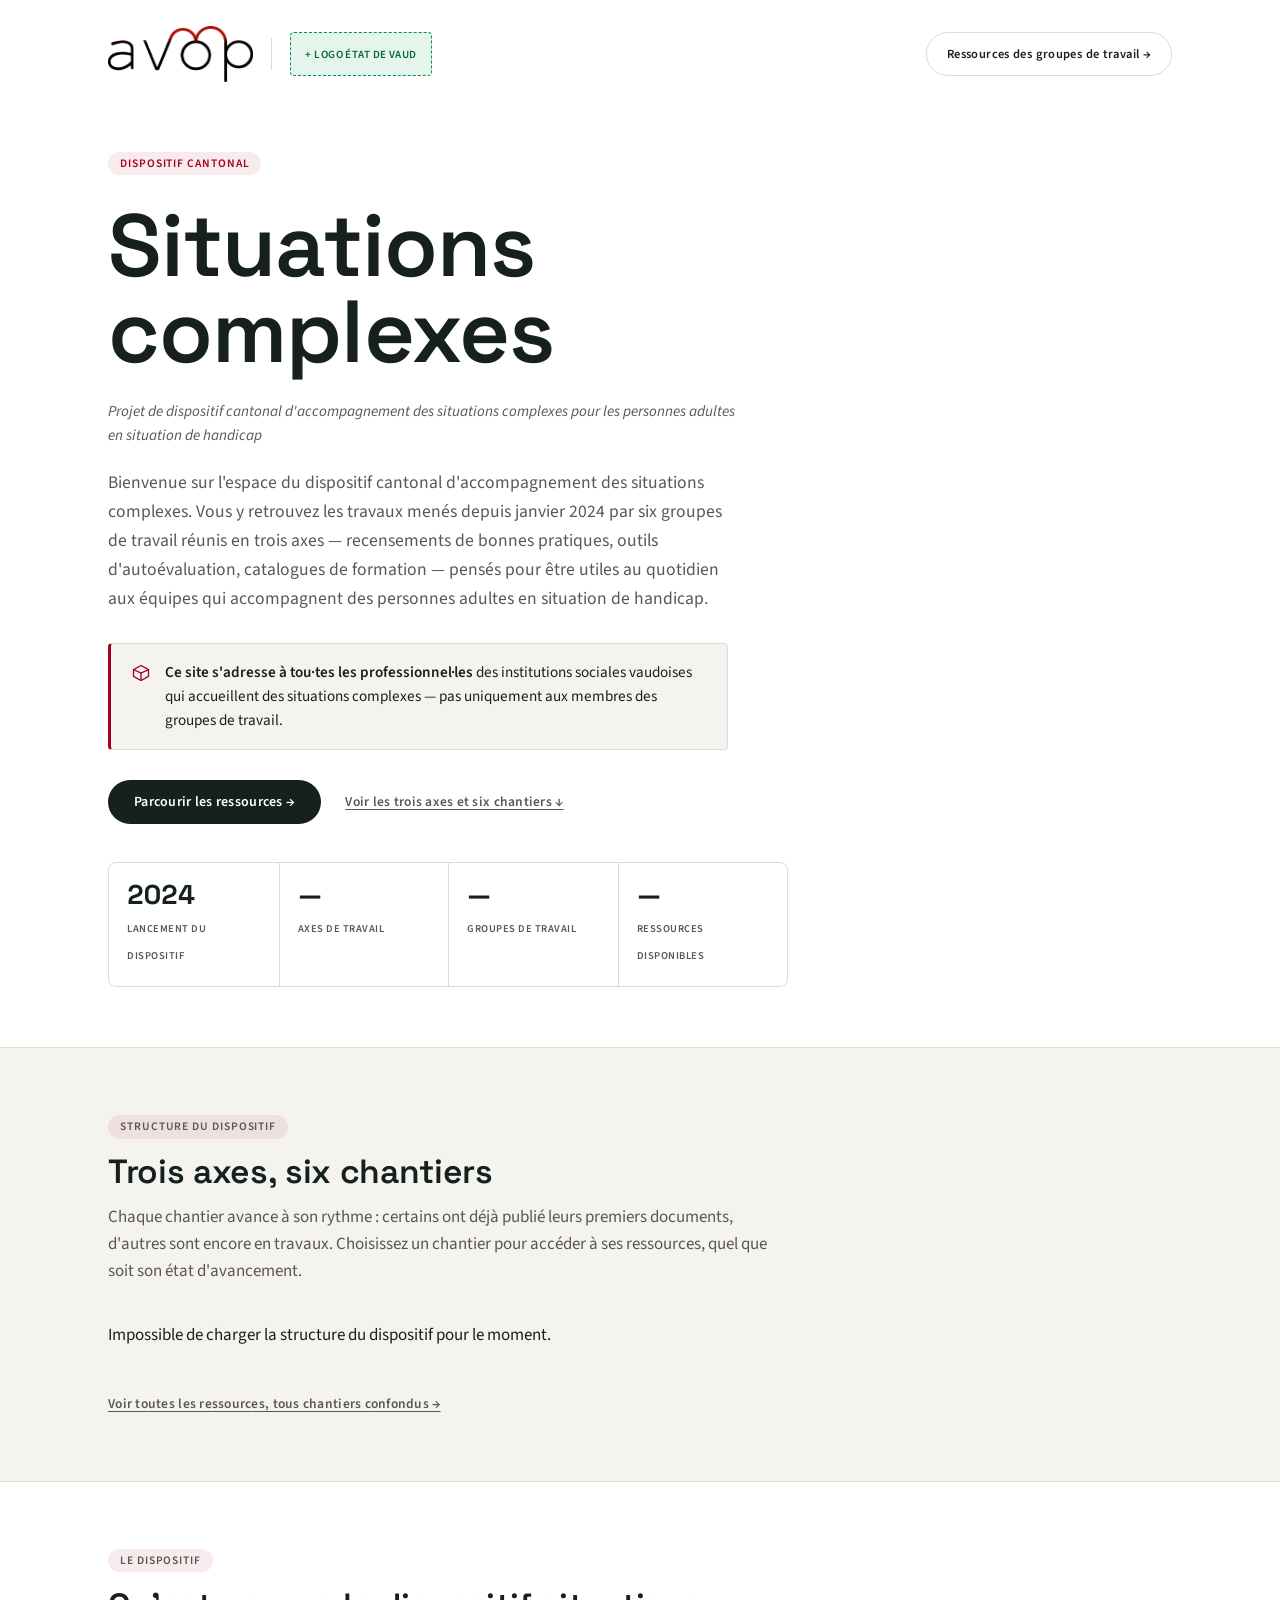
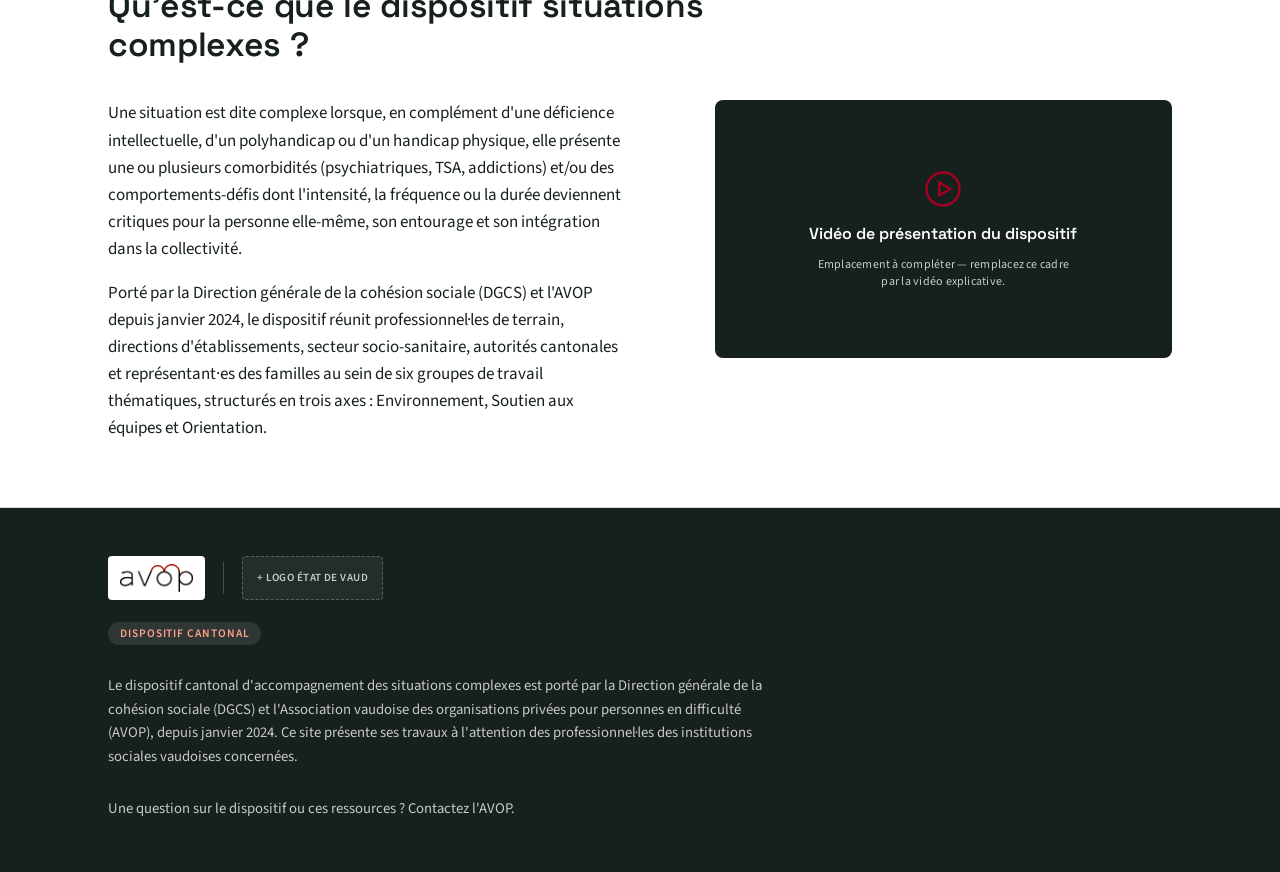
==== commit c6cc4cc7: "Système visuel institutionnel + reconstruction de l'accueil Nouveau système commun (assets/theme.css" ====
--- a/index.html
+++ b/index.html
@@ -7,54 +7,121 @@
 <title>Situations complexes — Accompagnement des personnes adultes en situation de handicap</title>
 <link rel="preconnect" href="https://fonts.googleapis.com">
 <link rel="preconnect" href="https://fonts.gstatic.com" crossorigin>
-<link href="https://fonts.googleapis.com/css2?family=Inter:wght@300;400;500;600;700&display=swap" rel="stylesheet">
+<link href="https://fonts.googleapis.com/css2?family=Space+Grotesk:wght@500;600;700&family=Source+Sans+3:wght@400;500;600;700&display=swap" rel="stylesheet">
+<link rel="stylesheet" href="assets/theme.css">
 <style>
-:root{--rouge:#b50f01;--rouge-teinte:rgba(181,15,1,.08);--noir:#0d0b0b;--papier:#f8f7f5;--surface:#fff;--trait:#e2dedb;--sourdine:#6b6462;--geo:"Inter",system-ui,sans-serif;--serif:"Inter",system-ui,sans-serif;--mono:"Inter",system-ui,sans-serif;--rayon:14px;--ombre:0 10px 30px -14px rgba(13,11,11,.14)}
-*{box-sizing:border-box}html{-webkit-text-size-adjust:100%;scroll-behavior:smooth}body{margin:0;background:var(--papier);color:var(--noir);font:17px/1.55 var(--serif)}button,input,select{font:inherit}a{color:inherit}:focus-visible{outline:3px solid var(--rouge);outline-offset:3px}.enveloppe{max-width:1120px;margin:auto;padding:0 28px}
-.bandeau{background:var(--surface);padding:30px 0 56px;border-bottom:1px solid var(--trait)}.entete{display:flex;justify-content:space-between;align-items:center;margin-bottom:56px}.marque{display:flex;align-items:center;gap:12px}.logo-avop{height:64px;width:auto;display:block}.nav-entete{display:flex;align-items:center}.lien-ressources{font:600 12px var(--mono);letter-spacing:.06em;text-transform:uppercase;color:var(--noir);text-decoration:none;border:1px solid var(--trait);border-radius:30px;padding:11px 18px;transition:.15s}.lien-ressources:hover{border-color:var(--rouge);color:var(--rouge)}.lien-admin{font:500 11px var(--mono);letter-spacing:.06em;text-transform:uppercase;color:var(--sourdine);text-decoration:none;margin-left:20px;padding-left:20px;border-left:1px solid var(--trait)}.lien-admin:hover{color:var(--rouge)}
-.nom-complet{font-style:italic;color:var(--sourdine);font-size:.92rem;max-width:640px;margin:0 0 18px}.surtitre,.mention{display:inline-block;font:600 11px var(--mono);letter-spacing:.14em;text-transform:uppercase;color:var(--rouge);background:var(--rouge-teinte);border-radius:20px;padding:5px 12px}h1{font:500 clamp(3rem,8vw,6rem)/.94 var(--geo);letter-spacing:normal;max-width:820px;margin:16px 0 24px}.chapo{color:var(--sourdine);font-size:1.08rem;max-width:640px;margin:0 0 30px}
-.public{display:flex;gap:14px;align-items:flex-start;max-width:640px;background:var(--papier);border:1px solid var(--trait);border-left:3px solid var(--rouge);border-radius:10px;padding:16px 20px;margin-bottom:28px}.public svg{flex:0 0 20px;margin-top:3px;stroke:var(--rouge);fill:none;stroke-width:1.6}.public p{margin:0;font-size:.94rem;color:var(--noir)}.public strong{font-weight:600}
-.cta-ligne{display:flex;align-items:center;gap:22px;flex-wrap:wrap;margin-bottom:34px}.bouton-primaire{display:inline-flex;align-items:center;gap:8px;background:var(--noir);color:#fff;font:600 14px var(--mono);letter-spacing:.04em;text-transform:uppercase;text-decoration:none;padding:16px 28px;border-radius:30px;transition:.15s}.bouton-primaire:hover{background:var(--rouge)}.lien-secondaire{font:600 13px var(--mono);letter-spacing:.04em;text-transform:uppercase;color:var(--sourdine);text-decoration:none}.lien-secondaire:hover{color:var(--rouge)}
-.stats{display:grid;grid-template-columns:repeat(4,1fr);border:1px solid var(--trait);border-radius:12px;overflow:hidden;background:var(--surface);max-width:640px}.stat{display:flex;flex-direction:column;gap:5px;padding:16px 18px;border-left:1px solid var(--trait)}.stat:first-child{border-left:0}.stat strong{font:600 24px var(--geo)}.stat span{font:11px var(--mono);color:var(--sourdine);text-transform:uppercase;letter-spacing:.04em;line-height:1.3}
-section.bloc{padding:60px 0}section.bloc:nth-of-type(even){background:var(--surface);border-top:1px solid var(--trait);border-bottom:1px solid var(--trait)}.bloc-tete{max-width:680px;margin-bottom:34px}.bloc-tete h2{font:500 2.1rem/1.15 var(--geo);letter-spacing:-.025em;margin:12px 0 12px}.bloc-tete p{color:var(--sourdine);margin:0}
-.dispositif-corps{display:grid;grid-template-columns:1.1fr .9fr;gap:48px;align-items:start}.dispositif-texte p{margin:0 0 16px;max-width:520px}.dispositif-texte p:last-child{margin-bottom:0}
+.bandeau{background:var(--surface);padding:26px 0 60px;border-bottom:1px solid var(--trait)}
+.entete{display:flex;justify-content:space-between;align-items:center;gap:16px;margin-bottom:58px;flex-wrap:wrap}
+.entete .co-marque .logo-avop{height:56px}
+.lien-ressources{display:inline-flex;align-items:center;min-height:var(--cible);font:600 12.5px var(--texte);letter-spacing:.03em;color:var(--encre);text-decoration:none;border:1px solid var(--trait);border-radius:30px;padding:0 20px;transition:.15s}
+.lien-ressources:hover{border-color:var(--rouge-avop);color:var(--rouge-avop)}
+
+.nom-complet{font-style:italic;color:var(--sourdine);font-size:.95rem;max-width:640px;margin:0 0 20px}
+h1{font:600 clamp(2.9rem,7.5vw,5.5rem)/.98 var(--titre);max-width:820px;margin:16px 0 24px}
+.chapo{color:var(--sourdine);font-size:1.1rem;line-height:1.65;max-width:620px;margin:0 0 30px}
+
+.public{display:flex;gap:14px;align-items:flex-start;max-width:620px;background:var(--papier);border:1px solid var(--trait);border-left:3px solid var(--rouge-avop);border-radius:var(--rayon);padding:16px 20px;margin-bottom:30px}
+.public svg{flex:0 0 20px;margin-top:3px;stroke:var(--rouge-avop);fill:none;stroke-width:1.6}
+.public p{margin:0;font-size:.95rem}
+.public strong{font-weight:600}
+
+.cta-ligne{display:flex;align-items:center;gap:24px;flex-wrap:wrap;margin-bottom:38px}
+
+.stats{display:grid;grid-template-columns:repeat(4,1fr);border:1px solid var(--trait);border-radius:var(--rayon-lg);overflow:hidden;background:var(--surface);max-width:680px}
+.stat{padding:18px 18px;border-left:1px solid var(--trait)}
+.stat:first-child{border-left:0}
+.stat strong{display:block;font:700 1.7rem/1 var(--titre);font-variant-numeric:tabular-nums;color:var(--encre);margin-bottom:6px}
+.stat span{font:600 10.5px var(--texte);color:var(--sourdine);text-transform:uppercase;letter-spacing:.05em;line-height:1.3}
+
+section.bloc{padding:64px 0}
+section.bloc.contraste{background:var(--surface);border-top:1px solid var(--trait);border-bottom:1px solid var(--trait)}
+.bloc-tete{max-width:680px;margin-bottom:36px}
+.bloc-tete h2{font:600 2.1rem/1.15 var(--titre);margin:14px 0 12px}
+.bloc-tete p{color:var(--sourdine);margin:0}
+
+/* Sommaire : trois axes, six chantiers — liste-dossier, pas une grille de cartes */
+.axe-section{margin-bottom:8px}
+.axe-section + .axe-section{margin-top:46px}
+.axe-entete{display:flex;gap:20px;align-items:baseline;margin-bottom:16px;padding-bottom:16px;border-bottom:2px solid var(--encre)}
+.axe-chiffre{flex:0 0 auto;font:700 2.5rem/1 var(--titre);font-variant-numeric:tabular-nums;color:var(--rouge-avop)}
+.axe-entete h3{font:600 1.4rem/1.2 var(--titre);margin:0 0 4px}
+.axe-entete p{margin:0;color:var(--sourdine);font-size:.95rem;max-width:560px}
+
+.chantiers-liste{list-style:none;margin:0;padding:0}
+.chantier{display:grid;grid-template-columns:56px 1fr auto 24px;gap:18px;align-items:center;padding:20px 8px;border-bottom:1px solid var(--trait);text-decoration:none;color:inherit;transition:background .15s}
+.chantier:hover{background:var(--surface)}
+section.bloc.contraste .chantier:hover{background:var(--papier)}
+.chantier .numero-signature{font-size:1.7rem}
+.chantier h4{font:600 1.1rem/1.3 var(--titre);margin:0 0 4px}
+.chantier p{margin:0;color:var(--sourdine);font-size:.92rem;max-width:560px}
+.chantier-etat{white-space:nowrap;justify-self:end}
+.chantier-fleche{color:var(--rouge-avop);font:20px var(--titre);text-align:center}
+.toutes-ressources{margin-top:28px;display:inline-flex}
+
+.dispositif-corps{display:grid;grid-template-columns:1.1fr .9fr;gap:48px;align-items:start}
+.dispositif-texte p{margin:0 0 16px;max-width:520px}
+.dispositif-texte p:last-child{margin-bottom:0}
 .dispositif-media{display:flex;flex-direction:column;gap:16px}
-.video-cadre{position:relative;width:100%;aspect-ratio:16/9;background:var(--noir);border-radius:var(--rayon);overflow:hidden}.video-cadre iframe{position:absolute;inset:0;width:100%;height:100%;border:0}.video-defaut{position:absolute;inset:0;display:flex;flex-direction:column;align-items:center;justify-content:center;gap:12px;color:#fff;text-align:center;padding:20px}.video-defaut svg{width:46px;height:46px;stroke:var(--rouge);fill:none;stroke-width:1.3}.video-defaut strong{font:500 1rem var(--geo)}.video-defaut span{font:11px var(--mono);letter-spacing:.06em;color:#c9c4c2;max-width:260px}
-.axes-liste{border:1px solid var(--trait);border-radius:var(--rayon);overflow:hidden;background:var(--papier)}section.bloc:nth-of-type(even) .axes-liste{background:var(--surface)}.axe{display:flex;gap:14px;align-items:center;padding:14px 18px;border-bottom:1px solid var(--trait)}.axe:last-child{border-bottom:0}.axe strong{flex:0 0 auto;font:600 12px var(--mono);color:var(--rouge);background:var(--rouge-teinte);border-radius:20px;padding:3px 9px}.axe span{font-size:.92rem}
-.grille-gt{display:grid;grid-template-columns:repeat(2,1fr);gap:14px}.carte-gt{background:var(--surface);border:1px solid var(--trait);border-radius:var(--rayon);padding:26px 24px;text-decoration:none;color:inherit;display:flex;flex-direction:column;gap:10px;transition:.16s}.carte-gt:hover{background:var(--papier);border-color:var(--rouge);box-shadow:var(--ombre);transform:translateY(-2px)}.carte-gt h3{font:500 1.25rem/1.25 var(--geo);margin:0;display:flex;justify-content:space-between;align-items:baseline;gap:10px}.carte-gt h3 span{color:var(--rouge);font:18px var(--geo)}.carte-gt p{margin:0;color:var(--sourdine);font-size:.94rem}.carte-gt .nb-ressources{margin-top:auto;padding-top:8px;font:600 11px var(--mono);letter-spacing:.05em;text-transform:uppercase;color:var(--rouge)}
-section.bloc:nth-of-type(even) .carte-gt{background:var(--papier)}section.bloc:nth-of-type(even) .carte-gt:hover{background:var(--surface)}
-.toutes-ressources{margin-top:26px;display:inline-flex;align-items:center;gap:8px;font:600 13px var(--mono);letter-spacing:.06em;text-transform:uppercase;color:var(--rouge);text-decoration:none}.toutes-ressources:hover{text-decoration:underline}
-footer{background:var(--noir);color:#b6b0ae;padding:46px 0 42px}footer .mention{background:rgba(255,255,255,.1);color:#ff8a75}footer p{max-width:650px;margin:0 0 7px}
-@media(max-width:760px){.enveloppe{padding:0 18px}.entete{margin-bottom:42px;flex-wrap:wrap;gap:14px}.nav-entete{width:100%;flex-direction:column;align-items:flex-start;gap:10px}.lien-admin{margin-left:0;padding-left:0;border-left:0}.stats{grid-template-columns:repeat(2,1fr)}.stat:nth-child(3){border-left:0}.dispositif-corps{grid-template-columns:1fr;gap:30px}.grille-gt{grid-template-columns:1fr}}
-@media(prefers-reduced-motion:reduce){*{animation:none!important;transition:none!important;scroll-behavior:auto!important}}
+.video-cadre{position:relative;width:100%;aspect-ratio:16/9;background:var(--encre);border-radius:var(--rayon-lg);overflow:hidden}
+.video-cadre iframe{position:absolute;inset:0;width:100%;height:100%;border:0}
+.video-defaut{position:absolute;inset:0;display:flex;flex-direction:column;align-items:center;justify-content:center;gap:12px;color:#fff;text-align:center;padding:20px}
+.video-defaut svg{width:44px;height:44px;stroke:var(--rouge-avop);fill:none;stroke-width:1.3}
+.video-defaut strong{font:600 1rem var(--titre)}
+.video-defaut span{font:12px var(--texte);letter-spacing:.02em;color:#c9cac6;max-width:260px}
+
+@media(max-width:760px){
+  .entete{margin-bottom:40px}
+  .stats{grid-template-columns:repeat(2,1fr)}
+  .stat:nth-child(3){border-left:0}
+  .dispositif-corps{grid-template-columns:1fr;gap:30px}
+  .chantier{grid-template-columns:40px 1fr;grid-template-areas:"num titre" "num etat" "num fleche";row-gap:8px}
+  .chantier .numero-signature{grid-area:num;font-size:1.3rem}
+  .chantier-corps{grid-area:titre}
+  .chantier-etat{grid-area:etat;justify-self:start}
+  .chantier-fleche{display:none}
+  .axe-chiffre{font-size:1.9rem}
+}
 </style>
 </head>
 <body>
 <header class="bandeau"><div class="enveloppe">
-<div class="entete"><div class="marque"><img class="logo-avop" src="assets/AVOP-logo.jpg" alt="AVOP — Association vaudoise des organisations privées pour personnes en difficulté"></div><nav class="nav-entete"><a class="lien-ressources" href="ressources.html">Ressources des groupes de travail →</a><a class="lien-admin" href="admin.html">Espace admin</a></nav></div>
-<p class="surtitre">Dispositif cantonal</p>
+<div class="entete">
+  <div class="co-marque">
+    <img class="logo-avop" src="assets/AVOP-logo.webp" alt="AVOP — Association vaudoise des organisations privées pour personnes en difficulté">
+    <div class="separateur" aria-hidden="true"></div>
+    <!-- TODO : remplacer par le logo officiel de l'État de Vaud fourni par le porteur du projet -->
+    <span class="logo-vaud-attente">+ logo État de Vaud</span>
+  </div>
+  <nav><a class="lien-ressources" href="ressources.html">Ressources des groupes de travail →</a></nav>
+</div>
+<p class="etiquette">Dispositif cantonal</p>
 <h1>Situations<br>complexes</h1>
 <p class="nom-complet">Projet de dispositif cantonal d'accompagnement des situations complexes pour les personnes adultes en situation de handicap</p>
-<p class="chapo">Bienvenue sur l'espace du dispositif cantonal d'accompagnement des situations complexes. Vous y retrouvez les travaux menés depuis janvier 2024 par les groupes de travail — recensements de bonnes pratiques, outils d'autoévaluation, catalogues de formation — pensés pour être utiles au quotidien aux équipes qui accompagnent des personnes adultes en situation de handicap.</p>
+<p class="chapo">Bienvenue sur l'espace du dispositif cantonal d'accompagnement des situations complexes. Vous y retrouvez les travaux menés depuis janvier 2024 par six groupes de travail réunis en trois axes — recensements de bonnes pratiques, outils d'autoévaluation, catalogues de formation — pensés pour être utiles au quotidien aux équipes qui accompagnent des personnes adultes en situation de handicap.</p>
 <div class="public"><svg viewBox="0 0 24 24" aria-hidden="true"><path d="M12 3 3 8v8l9 5 9-5V8z"></path><path d="M12 12v9"></path><path d="m3 8 9 4 9-4"></path></svg><p><strong>Ce site s'adresse à tou·tes les professionnel·les</strong> des institutions sociales vaudoises qui accueillent des situations complexes — pas uniquement aux membres des groupes de travail.</p></div>
-<div class="cta-ligne"><a class="bouton-primaire" href="ressources.html">Parcourir les ressources →</a><a class="lien-secondaire" href="#dispositif">En savoir plus sur le dispositif ↓</a></div>
-<div class="stats"><div class="stat"><strong>2024</strong><span>Lancement du dispositif</span></div><div class="stat"><strong>4</strong><span>Groupes de travail</span></div><div class="stat"><strong id="stat-ressources">—</strong><span>Ressources disponibles</span></div><div class="stat"><strong>3</strong><span>Axes de travail</span></div></div>
+<div class="cta-ligne"><a class="bouton" href="ressources.html">Parcourir les ressources →</a><a class="lien-texte" href="#chantiers">Voir les trois axes et six chantiers ↓</a></div>
+<div class="stats">
+  <div class="stat"><strong>2024</strong><span>Lancement du dispositif</span></div>
+  <div class="stat"><strong id="stat-axes">—</strong><span>Axes de travail</span></div>
+  <div class="stat"><strong id="stat-chantiers">—</strong><span>Groupes de travail</span></div>
+  <div class="stat"><strong id="stat-ressources">—</strong><span>Ressources disponibles</span></div>
+</div>
 </div></header>
 
 <main>
-<section class="bloc"><div class="enveloppe">
-<div class="bloc-tete"><p class="mention">Accès direct</p><h2>Les groupes de travail</h2><p>Choisissez un groupe pour accéder à ses documents, outils et vidéos — ou parcourez l'ensemble des ressources sans filtre.</p></div>
-<div class="grille-gt" id="grille-gt"></div>
-<a class="toutes-ressources" href="ressources.html">Voir toutes les ressources, tous groupes confondus →</a>
+<section class="bloc" id="chantiers"><div class="enveloppe">
+<div class="bloc-tete"><p class="etiquette">Structure du dispositif</p><h2>Trois axes, six chantiers</h2><p>Chaque chantier avance à son rythme : certains ont déjà publié leurs premiers documents, d'autres sont encore en travaux. Choisissez un chantier pour accéder à ses ressources, quel que soit son état d'avancement.</p></div>
+<div id="sommaire" aria-live="polite"></div>
+<a class="lien-texte toutes-ressources" href="ressources.html">Voir toutes les ressources, tous chantiers confondus →</a>
 </div></section>
 
 <!-- Zone éditoriale : adaptez ce texte de présentation du dispositif à votre contenu réel. -->
-<section class="bloc" id="dispositif"><div class="enveloppe">
-<div class="bloc-tete"><p class="mention">Le dispositif</p><h2>Qu'est-ce que le dispositif situations complexes ?</h2></div>
+<section class="bloc contraste" id="dispositif"><div class="enveloppe">
+<div class="bloc-tete"><p class="etiquette">Le dispositif</p><h2>Qu'est-ce que le dispositif situations complexes ?</h2></div>
 <div class="dispositif-corps">
 <div class="dispositif-texte">
 <p>Une situation est dite complexe lorsque, en complément d'une déficience intellectuelle, d'un polyhandicap ou d'un handicap physique, elle présente une ou plusieurs comorbidités (psychiatriques, TSA, addictions) et/ou des comportements-défis dont l'intensité, la fréquence ou la durée deviennent critiques pour la personne elle-même, son entourage et son intégration dans la collectivité.</p>
-<p>Porté par la Direction générale de la cohésion sociale (DGCS) et l'AVOP depuis janvier 2024, le dispositif réunit professionnel·les de terrain, directions d'établissements, secteur socio-sanitaire, autorités cantonales et représentant·es des familles au sein de quatre groupes de travail thématiques.</p>
+<p>Porté par la Direction générale de la cohésion sociale (DGCS) et l'AVOP depuis janvier 2024, le dispositif réunit professionnel·les de terrain, directions d'établissements, secteur socio-sanitaire, autorités cantonales et représentant·es des familles au sein de six groupes de travail thématiques, structurés en trois axes : Environnement, Soutien aux équipes et Orientation.</p>
 </div>
 <div class="dispositif-media">
 <div class="video-cadre">
@@ -62,31 +129,50 @@
 <iframe src="https://www.youtube.com/embed/VOTRE_ID" title="Présentation du dispositif situations complexes" allow="accelerometer; autoplay; clipboard-write; encrypted-media; gyroscope; picture-in-picture" allowfullscreen></iframe> -->
 <div class="video-defaut"><svg viewBox="0 0 24 24" aria-hidden="true"><circle cx="12" cy="12" r="9"></circle><path d="M10 8.5 16 12l-6 3.5z"></path></svg><strong>Vidéo de présentation du dispositif</strong><span>Emplacement à compléter — remplacez ce cadre par la vidéo explicative.</span></div>
 </div>
-<div class="axes-liste">
-<div class="axe"><strong>01</strong><span>Planifier l'offre institutionnelle</span></div>
-<div class="axe"><strong>02</strong><span>Conditions de travail et de formation</span></div>
-<div class="axe"><strong>03</strong><span>Transition entre secteurs mineurs et majeurs</span></div>
-</div>
 </div>
 </div>
 </div></section>
 </main>
 
-<footer><div class="enveloppe"><p class="mention">Dispositif cantonal</p><p>Le dispositif cantonal d'accompagnement des situations complexes est porté par la Direction générale de la cohésion sociale (DGCS) et l'Association vaudoise des organisations privées pour personnes en difficulté (AVOP), depuis janvier 2024. Ce site présente ses travaux à l'attention des professionnel·les des institutions sociales vaudoises concernées.</p><p>Une question sur le dispositif ou ces ressources ? Contactez l'AVOP.</p></div></footer>
+<footer><div class="enveloppe">
+<div class="co-marque">
+  <img class="logo-avop" src="assets/AVOP-logo.webp" alt="AVOP — Association vaudoise des organisations privées pour personnes en difficulté">
+  <div class="separateur" aria-hidden="true"></div>
+  <!-- TODO : remplacer par le logo officiel de l'État de Vaud fourni par le porteur du projet -->
+  <span class="logo-vaud-attente">+ logo État de Vaud</span>
+</div>
+<p class="etiquette">Dispositif cantonal</p>
+<p>Le dispositif cantonal d'accompagnement des situations complexes est porté par la Direction générale de la cohésion sociale (DGCS) et l'Association vaudoise des organisations privées pour personnes en difficulté (AVOP), depuis janvier 2024. Ce site présente ses travaux à l'attention des professionnel·les des institutions sociales vaudoises concernées.</p>
+<p>Une question sur le dispositif ou ces ressources ? Contactez l'AVOP.</p>
+</div></footer>
 
 <script>
-const grille=document.getElementById('grille-gt');
+function pad(n){return String(n).padStart(2,'0')}
 Promise.all([
   fetch('data/groupes.json').then(r=>r.json()),
   fetch('data/config.json').then(r=>r.json())
-]).then(([groupesData,config])=>fetch(`${config.supabaseUrl}/rest/v1/ressources?select=id,gt`,{headers:{apikey:config.supabaseAnonKey,Authorization:`Bearer ${config.supabaseAnonKey}`}}).then(r=>r.json()).then(rows=>{
+]).then(([data,config])=>fetch(`${config.supabaseUrl}/rest/v1/ressources?select=id,gt`,{headers:{apikey:config.supabaseAnonKey,Authorization:`Bearer ${config.supabaseAnonKey}`}}).then(r=>r.json()).then(rows=>{
+  const AXES=data.axes.slice().sort((a,b)=>a.numero-b.numero), GROUPES=data.groupes;
+  document.getElementById('stat-axes').textContent=AXES.length;
+  document.getElementById('stat-chantiers').textContent=GROUPES.length;
   document.getElementById('stat-ressources').textContent=rows.length;
-  groupesData.groupes.forEach(g=>{
-    const nb=rows.filter(r=>r.gt===g.id).length,a=document.createElement('a');
-    a.className='carte-gt';a.href=`ressources.html?gt=${g.id}`;
-    a.innerHTML=`<h3>${g.nom}<span>↗</span></h3><p>${g.intro}</p><span class="nb-ressources">${nb} ressource${nb!==1?'s':''}</span>`;
-    grille.appendChild(a)
-  })
-})).catch(()=>{});
+
+  const sommaire=document.getElementById('sommaire');
+  AXES.forEach(axe=>{
+    const chantiers=GROUPES.filter(g=>g.axe===axe.id).sort((a,b)=>a.numero-b.numero);
+    const section=document.createElement('div');section.className='axe-section';
+    section.innerHTML=`<div class="axe-entete"><span class="axe-chiffre">${pad(axe.numero)}</span><div><h3>Axe — ${axe.nom}</h3><p>${axe.intro}</p></div></div>`;
+    const ul=document.createElement('ul');ul.className='chantiers-liste';
+    chantiers.forEach(g=>{
+      const nb=rows.filter(r=>r.gt===g.id).length;
+      const li=document.createElement('li');
+      const a=document.createElement('a');a.className='chantier';a.href=`ressources.html?gt=${g.id}`;
+      const etat=nb>0?`<span class="etiquette">${nb} ressource${nb!==1?'s':''} disponible${nb!==1?'s':''}</span>`:`<span class="etiquette neutre">Travaux en cours</span>`;
+      a.innerHTML=`<span class="numero-signature">${pad(g.numero)}</span><span class="chantier-corps"><h4>${g.nom}</h4><p>${g.intro}</p></span><span class="chantier-etat">${etat}</span><span class="chantier-fleche" aria-hidden="true">→</span>`;
+      li.appendChild(a);ul.appendChild(li);
+    });
+    section.appendChild(ul);sommaire.appendChild(section);
+  });
+})).catch(()=>{document.getElementById('sommaire').innerHTML='<p>Impossible de charger la structure du dispositif pour le moment.</p>'});
 </script>
 </body></html>
--- a/assets/theme.css
+++ b/assets/theme.css
@@ -0,0 +1,85 @@
+/* Système visuel commun aux trois pages du site — dispositif cantonal
+   situations complexes. Modifier ici pour que le changement se propage
+   partout plutôt que de dupliquer les règles dans chaque page. */
+
+:root{
+  /* Palette — cinq couleurs nommées */
+  --rouge-avop:#a50021;        /* AVOP — identité, actions, numérotation signature */
+  --rouge-teinte:rgba(165,0,33,.08);
+  --vert-vaud:#00954c;         /* État de Vaud — coportage, usage réservé (TODO: vérifier Pantone 355 C officiel) */
+  --vert-teinte:rgba(0,149,76,.1);
+  --vert-texte:#006b37;        /* variante foncée de vert-vaud, conforme AA en texte sur fond clair */
+  --encre:#16201c;             /* texte, quasi-noir à sous-teinte verte */
+  --papier:#f4f3ef;            /* fond, neutre froid — pas de crème */
+  --surface:#ffffff;
+  --trait:#dedbd3;
+  --sourdine:#5b5650;          /* texte secondaire, AA sur papier/surface */
+
+  --titre:"Space Grotesk",system-ui,sans-serif;
+  --texte:"Source Sans 3",system-ui,sans-serif;
+
+  --rayon:4px;
+  --rayon-lg:8px;
+  --ombre:0 8px 24px -16px rgba(22,32,28,.25);
+  --cible:44px; /* cible tactile minimale */
+}
+
+*{box-sizing:border-box}
+html{-webkit-text-size-adjust:100%}
+body{margin:0;background:var(--papier);color:var(--encre);font:400 17px/1.6 var(--texte)}
+button,input,select,textarea{font:inherit;color:inherit}
+a{color:inherit}
+img{max-width:100%;display:block}
+h1,h2,h3{font-family:var(--titre);letter-spacing:-.01em;margin:0}
+:focus-visible{outline:3px solid var(--rouge-avop);outline-offset:3px}
+
+.enveloppe{max-width:1120px;margin:auto;padding:0 28px}
+@media(max-width:760px){.enveloppe{padding:0 18px}}
+
+/* Étiquettes courtes (surtitres, badges de statut, méta) */
+.etiquette{display:inline-flex;align-items:center;gap:6px;font:600 11.5px/1 var(--texte);letter-spacing:.08em;text-transform:uppercase;color:var(--rouge-avop);background:var(--rouge-teinte);border-radius:20px;padding:6px 12px}
+.etiquette.vert{color:var(--vert-texte);background:var(--vert-teinte)}
+.etiquette.neutre{color:var(--sourdine);background:var(--surface);border:1px solid var(--trait)}
+
+/* Numérotation signature : grands chiffres tabulaires, base du concept visuel */
+.numero-signature{font:700 1.5rem/1 var(--titre);font-variant-numeric:tabular-nums;color:var(--rouge-avop)}
+
+.bouton{display:inline-flex;align-items:center;justify-content:center;gap:8px;min-height:var(--cible);background:var(--encre);color:#fff;font:600 14px var(--texte);letter-spacing:.02em;text-decoration:none;padding:0 26px;border:0;border-radius:30px;cursor:pointer;transition:background .15s}
+.bouton:hover{background:var(--rouge-avop)}
+.bouton.secondaire{background:none;color:var(--encre);border:1px solid var(--trait)}
+.bouton.secondaire:hover{background:var(--surface);border-color:var(--rouge-avop);color:var(--rouge-avop)}
+.bouton.danger{background:none;color:var(--rouge-avop);border:1px solid var(--trait);min-height:36px;padding:0 14px}
+.bouton.danger:hover{background:var(--rouge-teinte);border-color:var(--rouge-avop)}
+.bouton[disabled]{opacity:.5;cursor:default}
+.lien-texte{font:600 13.5px var(--texte);letter-spacing:.02em;color:var(--sourdine);text-decoration:underline;text-underline-offset:3px}
+.lien-texte:hover{color:var(--rouge-avop)}
+
+/* Bandeau co-marque : AVOP + État de Vaud, logos côte à côte */
+.co-marque{display:flex;align-items:center;gap:18px;flex-wrap:wrap}
+.co-marque .logo-avop{height:44px;width:auto}
+.logo-vaud-attente{display:flex;align-items:center;gap:8px;height:44px;padding:0 14px;border:1px dashed var(--vert-vaud);border-radius:var(--rayon);background:var(--vert-teinte);color:var(--vert-texte);font:600 11px var(--texte);letter-spacing:.04em;text-transform:uppercase;white-space:nowrap}
+.co-marque .separateur{width:1px;height:32px;background:var(--trait)}
+
+footer{background:var(--encre);color:#c9cac6;padding:48px 0 44px}
+footer .enveloppe{display:flex;flex-direction:column;align-items:flex-start;gap:22px}
+footer .etiquette{background:rgba(255,255,255,.1);color:#ff9f8c}
+footer .etiquette.vert{background:rgba(255,255,255,.12);color:#7fd9ab}
+footer p{max-width:660px;margin:0 0 7px;font-size:.92rem;line-height:1.6}
+footer a{color:#fff;text-decoration:underline;text-underline-offset:3px}
+footer .logo-vaud-attente{border-color:rgba(255,255,255,.25);background:rgba(255,255,255,.06);color:#c9cac6}
+footer .co-marque .logo-avop{background:#fff;padding:8px 12px;border-radius:var(--rayon)}
+footer .co-marque .separateur{background:rgba(255,255,255,.2)}
+
+@media(prefers-reduced-motion:reduce){*{animation:none!important;transition:none!important;scroll-behavior:auto!important}}
+
+@media print{
+  body{background:#fff;color:#000}
+  .outils,.navigation,.nav-entete,.no-print,.bouton,.groupes,.actions{display:none!important}
+  a{color:#000;text-decoration:underline}
+  a[href^="http"]:after{content:" (" attr(href) ")";font-size:.8em;color:#333}
+  .enveloppe{max-width:none;padding:0}
+  .etiquette{border:1px solid #000;background:none!important;color:#000!important}
+  footer{background:#fff;color:#000;border-top:1px solid #000}
+  footer a{color:#000}
+  .layout{display:block!important}
+}
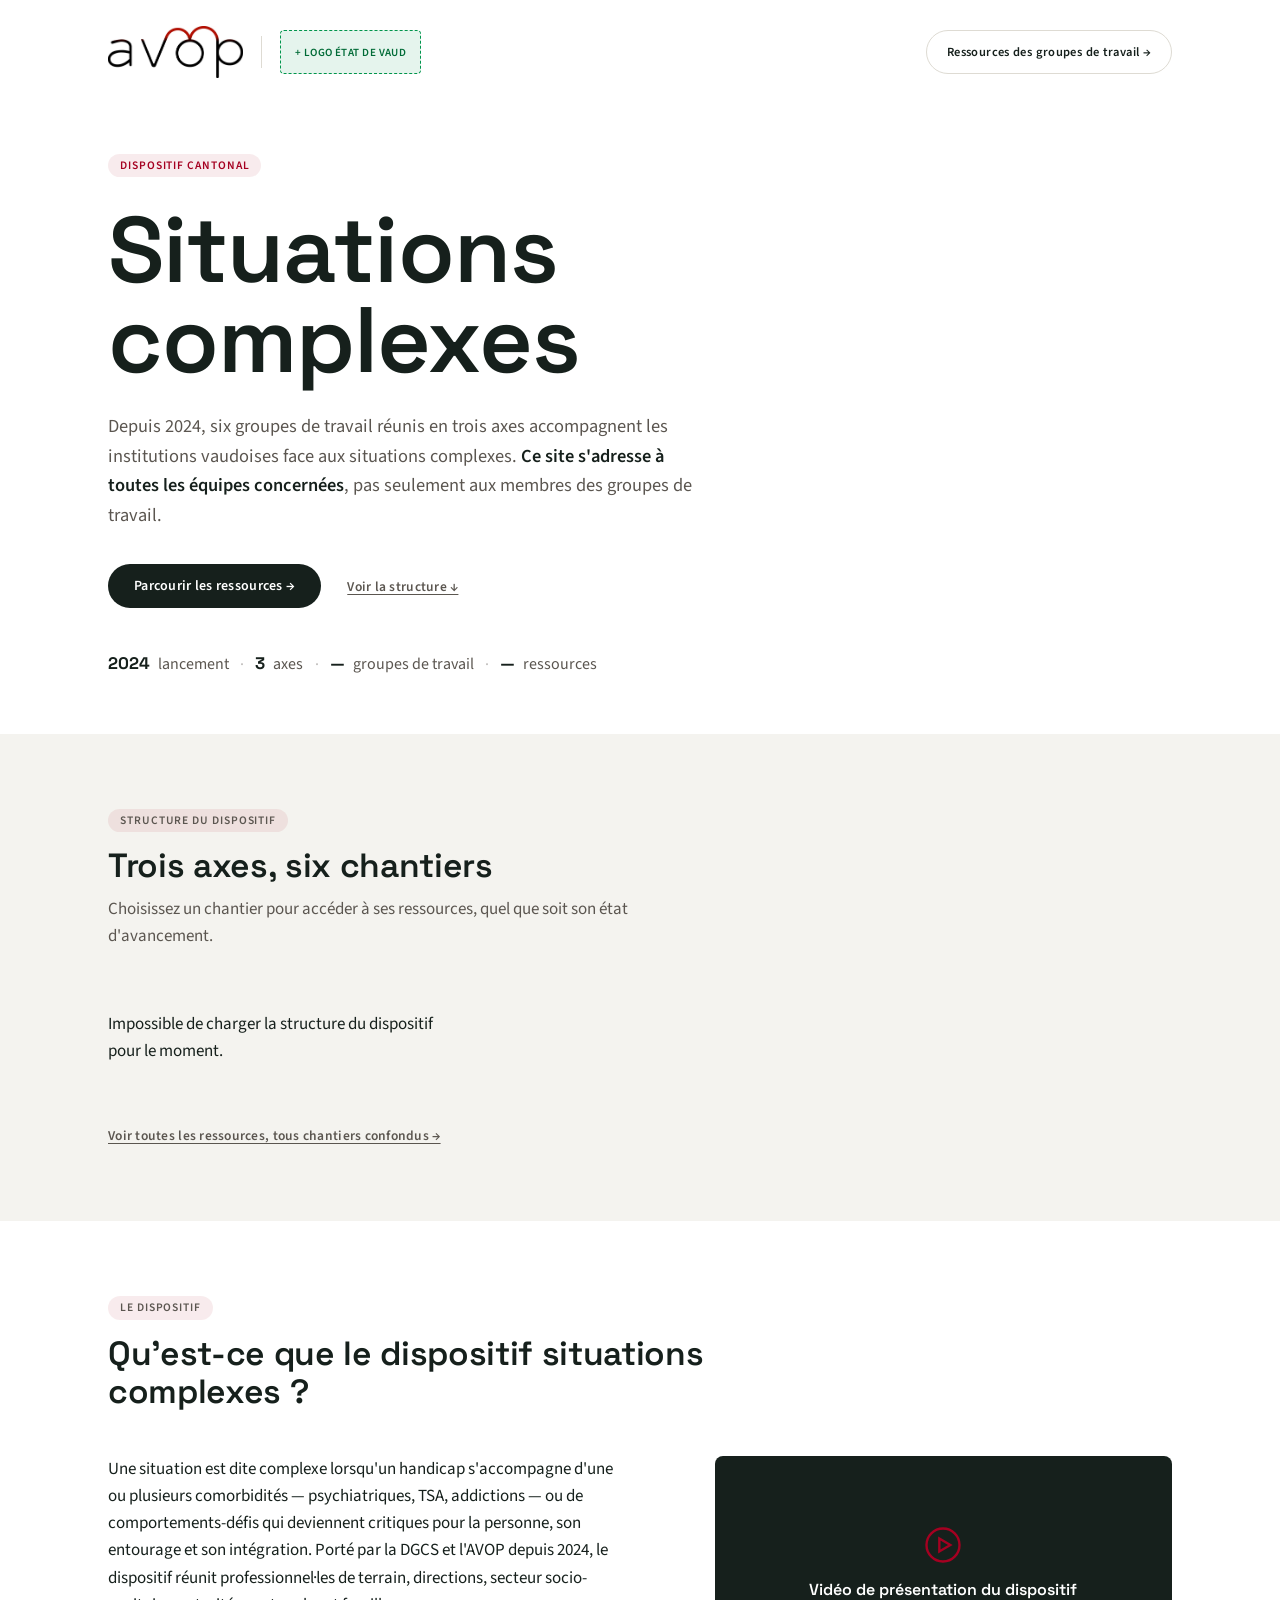
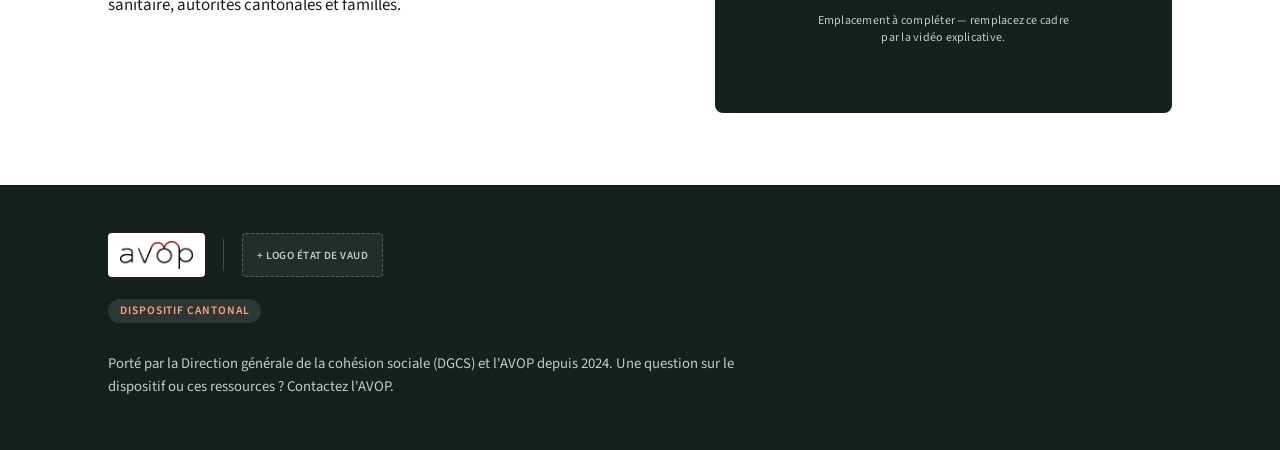
==== commit 615a26b5: "Simplifie l'accueil : moins de texte, moins de lignes, plus d'air Retour utilisateur : la page était" ====
--- a/index.html
+++ b/index.html
@@ -10,57 +10,43 @@
 <link href="https://fonts.googleapis.com/css2?family=Space+Grotesk:wght@500;600;700&family=Source+Sans+3:wght@400;500;600;700&display=swap" rel="stylesheet">
 <link rel="stylesheet" href="assets/theme.css">
 <style>
-.bandeau{background:var(--surface);padding:26px 0 60px;border-bottom:1px solid var(--trait)}
-.entete{display:flex;justify-content:space-between;align-items:center;gap:16px;margin-bottom:58px;flex-wrap:wrap}
-.entete .co-marque .logo-avop{height:56px}
+.bandeau{background:var(--surface);padding:26px 0 56px}
+.entete{display:flex;justify-content:space-between;align-items:center;gap:16px;margin-bottom:64px;flex-wrap:wrap}
+.entete .co-marque .logo-avop{height:52px}
 .lien-ressources{display:inline-flex;align-items:center;min-height:var(--cible);font:600 12.5px var(--texte);letter-spacing:.03em;color:var(--encre);text-decoration:none;border:1px solid var(--trait);border-radius:30px;padding:0 20px;transition:.15s}
 .lien-ressources:hover{border-color:var(--rouge-avop);color:var(--rouge-avop)}
 
-.nom-complet{font-style:italic;color:var(--sourdine);font-size:.95rem;max-width:640px;margin:0 0 20px}
-h1{font:600 clamp(2.9rem,7.5vw,5.5rem)/.98 var(--titre);max-width:820px;margin:16px 0 24px}
-.chapo{color:var(--sourdine);font-size:1.1rem;line-height:1.65;max-width:620px;margin:0 0 30px}
+h1{font:600 clamp(3rem,7.5vw,5.8rem)/.98 var(--titre);max-width:820px;margin:16px 0 26px}
+.chapo{color:var(--sourdine);font-size:1.15rem;line-height:1.6;max-width:600px;margin:0 0 34px}
+.chapo strong{color:var(--encre);font-weight:600}
 
-.public{display:flex;gap:14px;align-items:flex-start;max-width:620px;background:var(--papier);border:1px solid var(--trait);border-left:3px solid var(--rouge-avop);border-radius:var(--rayon);padding:16px 20px;margin-bottom:30px}
-.public svg{flex:0 0 20px;margin-top:3px;stroke:var(--rouge-avop);fill:none;stroke-width:1.6}
-.public p{margin:0;font-size:.95rem}
-.public strong{font-weight:600}
+.cta-ligne{display:flex;align-items:center;gap:26px;flex-wrap:wrap;margin-bottom:44px}
 
-.cta-ligne{display:flex;align-items:center;gap:24px;flex-wrap:wrap;margin-bottom:38px}
+.stats-ligne{display:flex;flex-wrap:wrap;align-items:baseline;gap:.5em;color:var(--sourdine);font-size:1rem;margin:0}
+.stats-ligne strong{font:700 1.05em var(--titre);color:var(--encre)}
+.stats-ligne .sep{opacity:.4;padding:0 .2em}
 
-.stats{display:grid;grid-template-columns:repeat(4,1fr);border:1px solid var(--trait);border-radius:var(--rayon-lg);overflow:hidden;background:var(--surface);max-width:680px}
-.stat{padding:18px 18px;border-left:1px solid var(--trait)}
-.stat:first-child{border-left:0}
-.stat strong{display:block;font:700 1.7rem/1 var(--titre);font-variant-numeric:tabular-nums;color:var(--encre);margin-bottom:6px}
-.stat span{font:600 10.5px var(--texte);color:var(--sourdine);text-transform:uppercase;letter-spacing:.05em;line-height:1.3}
-
-section.bloc{padding:64px 0}
-section.bloc.contraste{background:var(--surface);border-top:1px solid var(--trait);border-bottom:1px solid var(--trait)}
-.bloc-tete{max-width:680px;margin-bottom:36px}
-.bloc-tete h2{font:600 2.1rem/1.15 var(--titre);margin:14px 0 12px}
+section.bloc{padding:72px 0}
+section.bloc.contraste{background:var(--surface)}
+.bloc-tete{max-width:600px;margin-bottom:44px}
+.bloc-tete h2{font:600 2.1rem/1.15 var(--titre);margin:14px 0 10px}
 .bloc-tete p{color:var(--sourdine);margin:0}
 
-/* Sommaire : trois axes, six chantiers — liste-dossier, pas une grille de cartes */
-.axe-section{margin-bottom:8px}
-.axe-section + .axe-section{margin-top:46px}
-.axe-entete{display:flex;gap:20px;align-items:baseline;margin-bottom:16px;padding-bottom:16px;border-bottom:2px solid var(--encre)}
-.axe-chiffre{flex:0 0 auto;font:700 2.5rem/1 var(--titre);font-variant-numeric:tabular-nums;color:var(--rouge-avop)}
-.axe-entete h3{font:600 1.4rem/1.2 var(--titre);margin:0 0 4px}
-.axe-entete p{margin:0;color:var(--sourdine);font-size:.95rem;max-width:560px}
-
-.chantiers-liste{list-style:none;margin:0;padding:0}
-.chantier{display:grid;grid-template-columns:56px 1fr auto 24px;gap:18px;align-items:center;padding:20px 8px;border-bottom:1px solid var(--trait);text-decoration:none;color:inherit;transition:background .15s}
-.chantier:hover{background:var(--surface)}
-section.bloc.contraste .chantier:hover{background:var(--papier)}
-.chantier .numero-signature{font-size:1.7rem}
-.chantier h4{font:600 1.1rem/1.3 var(--titre);margin:0 0 4px}
-.chantier p{margin:0;color:var(--sourdine);font-size:.92rem;max-width:560px}
-.chantier-etat{white-space:nowrap;justify-self:end}
-.chantier-fleche{color:var(--rouge-avop);font:20px var(--titre);text-align:center}
-.toutes-ressources{margin-top:28px;display:inline-flex}
+/* Sommaire : trois colonnes d'axe, sans bordures — l'espace fait la structure */
+.axes-grille{display:grid;grid-template-columns:repeat(3,1fr);gap:44px 40px}
+.axe-label{font:700 11.5px var(--titre);letter-spacing:.08em;text-transform:uppercase;color:var(--rouge-avop);margin:0 0 6px}
+.axe-col h3{font:600 1.2rem/1.25 var(--titre);margin:0 0 22px}
+.chantiers-mini{list-style:none;margin:0;padding:0;display:flex;flex-direction:column;gap:22px}
+.chantiers-mini a{display:block;text-decoration:none;color:inherit}
+.chantiers-mini .num{font:700 .8rem var(--titre);color:var(--rouge-avop);font-variant-numeric:tabular-nums}
+.chantiers-mini .txt{font:500 1rem/1.35 var(--titre);color:var(--encre)}
+.chantiers-mini a:hover .txt{color:var(--rouge-avop)}
+.chantiers-mini .etat{display:block;margin-top:4px;font:500 12.5px var(--texte);color:var(--sourdine)}
+.chantiers-mini .etat.dispo{color:var(--vert-texte)}
+.toutes-ressources{margin-top:44px;display:inline-flex}
 
 .dispositif-corps{display:grid;grid-template-columns:1.1fr .9fr;gap:48px;align-items:start}
-.dispositif-texte p{margin:0 0 16px;max-width:520px}
-.dispositif-texte p:last-child{margin-bottom:0}
+.dispositif-texte p{margin:0;max-width:520px}
 .dispositif-media{display:flex;flex-direction:column;gap:16px}
 .video-cadre{position:relative;width:100%;aspect-ratio:16/9;background:var(--encre);border-radius:var(--rayon-lg);overflow:hidden}
 .video-cadre iframe{position:absolute;inset:0;width:100%;height:100%;border:0}
@@ -70,16 +56,9 @@
 .video-defaut span{font:12px var(--texte);letter-spacing:.02em;color:#c9cac6;max-width:260px}
 
 @media(max-width:760px){
-  .entete{margin-bottom:40px}
-  .stats{grid-template-columns:repeat(2,1fr)}
-  .stat:nth-child(3){border-left:0}
+  .entete{margin-bottom:44px}
+  .axes-grille{grid-template-columns:1fr;gap:36px}
   .dispositif-corps{grid-template-columns:1fr;gap:30px}
-  .chantier{grid-template-columns:40px 1fr;grid-template-areas:"num titre" "num etat" "num fleche";row-gap:8px}
-  .chantier .numero-signature{grid-area:num;font-size:1.3rem}
-  .chantier-corps{grid-area:titre}
-  .chantier-etat{grid-area:etat;justify-self:start}
-  .chantier-fleche{display:none}
-  .axe-chiffre{font-size:1.9rem}
 }
 </style>
 </head>
@@ -96,22 +75,15 @@
 </div>
 <p class="etiquette">Dispositif cantonal</p>
 <h1>Situations<br>complexes</h1>
-<p class="nom-complet">Projet de dispositif cantonal d'accompagnement des situations complexes pour les personnes adultes en situation de handicap</p>
-<p class="chapo">Bienvenue sur l'espace du dispositif cantonal d'accompagnement des situations complexes. Vous y retrouvez les travaux menés depuis janvier 2024 par six groupes de travail réunis en trois axes — recensements de bonnes pratiques, outils d'autoévaluation, catalogues de formation — pensés pour être utiles au quotidien aux équipes qui accompagnent des personnes adultes en situation de handicap.</p>
-<div class="public"><svg viewBox="0 0 24 24" aria-hidden="true"><path d="M12 3 3 8v8l9 5 9-5V8z"></path><path d="M12 12v9"></path><path d="m3 8 9 4 9-4"></path></svg><p><strong>Ce site s'adresse à tou·tes les professionnel·les</strong> des institutions sociales vaudoises qui accueillent des situations complexes — pas uniquement aux membres des groupes de travail.</p></div>
-<div class="cta-ligne"><a class="bouton" href="ressources.html">Parcourir les ressources →</a><a class="lien-texte" href="#chantiers">Voir les trois axes et six chantiers ↓</a></div>
-<div class="stats">
-  <div class="stat"><strong>2024</strong><span>Lancement du dispositif</span></div>
-  <div class="stat"><strong id="stat-axes">—</strong><span>Axes de travail</span></div>
-  <div class="stat"><strong id="stat-chantiers">—</strong><span>Groupes de travail</span></div>
-  <div class="stat"><strong id="stat-ressources">—</strong><span>Ressources disponibles</span></div>
-</div>
+<p class="chapo">Depuis 2024, six groupes de travail réunis en trois axes accompagnent les institutions vaudoises face aux situations complexes. <strong>Ce site s'adresse à toutes les équipes concernées</strong>, pas seulement aux membres des groupes de travail.</p>
+<div class="cta-ligne"><a class="bouton" href="ressources.html">Parcourir les ressources →</a><a class="lien-texte" href="#chantiers">Voir la structure ↓</a></div>
+<p class="stats-ligne"><strong>2024</strong> lancement<span class="sep">·</span><strong>3</strong> axes<span class="sep">·</span><strong id="stat-chantiers">—</strong> groupes de travail<span class="sep">·</span><strong id="stat-ressources">—</strong> ressources</p>
 </div></header>
 
 <main>
 <section class="bloc" id="chantiers"><div class="enveloppe">
-<div class="bloc-tete"><p class="etiquette">Structure du dispositif</p><h2>Trois axes, six chantiers</h2><p>Chaque chantier avance à son rythme : certains ont déjà publié leurs premiers documents, d'autres sont encore en travaux. Choisissez un chantier pour accéder à ses ressources, quel que soit son état d'avancement.</p></div>
-<div id="sommaire" aria-live="polite"></div>
+<div class="bloc-tete"><p class="etiquette">Structure du dispositif</p><h2>Trois axes, six chantiers</h2><p>Choisissez un chantier pour accéder à ses ressources, quel que soit son état d'avancement.</p></div>
+<div class="axes-grille" id="sommaire" aria-live="polite"></div>
 <a class="lien-texte toutes-ressources" href="ressources.html">Voir toutes les ressources, tous chantiers confondus →</a>
 </div></section>
 
@@ -120,8 +92,7 @@
 <div class="bloc-tete"><p class="etiquette">Le dispositif</p><h2>Qu'est-ce que le dispositif situations complexes ?</h2></div>
 <div class="dispositif-corps">
 <div class="dispositif-texte">
-<p>Une situation est dite complexe lorsque, en complément d'une déficience intellectuelle, d'un polyhandicap ou d'un handicap physique, elle présente une ou plusieurs comorbidités (psychiatriques, TSA, addictions) et/ou des comportements-défis dont l'intensité, la fréquence ou la durée deviennent critiques pour la personne elle-même, son entourage et son intégration dans la collectivité.</p>
-<p>Porté par la Direction générale de la cohésion sociale (DGCS) et l'AVOP depuis janvier 2024, le dispositif réunit professionnel·les de terrain, directions d'établissements, secteur socio-sanitaire, autorités cantonales et représentant·es des familles au sein de six groupes de travail thématiques, structurés en trois axes : Environnement, Soutien aux équipes et Orientation.</p>
+<p>Une situation est dite complexe lorsqu'un handicap s'accompagne d'une ou plusieurs comorbidités — psychiatriques, TSA, addictions — ou de comportements-défis qui deviennent critiques pour la personne, son entourage et son intégration. Porté par la DGCS et l'AVOP depuis 2024, le dispositif réunit professionnel·les de terrain, directions, secteur socio-sanitaire, autorités cantonales et familles.</p>
 </div>
 <div class="dispositif-media">
 <div class="video-cadre">
@@ -142,8 +113,7 @@
   <span class="logo-vaud-attente">+ logo État de Vaud</span>
 </div>
 <p class="etiquette">Dispositif cantonal</p>
-<p>Le dispositif cantonal d'accompagnement des situations complexes est porté par la Direction générale de la cohésion sociale (DGCS) et l'Association vaudoise des organisations privées pour personnes en difficulté (AVOP), depuis janvier 2024. Ce site présente ses travaux à l'attention des professionnel·les des institutions sociales vaudoises concernées.</p>
-<p>Une question sur le dispositif ou ces ressources ? Contactez l'AVOP.</p>
+<p>Porté par la Direction générale de la cohésion sociale (DGCS) et l'AVOP depuis 2024. Une question sur le dispositif ou ces ressources ? Contactez l'AVOP.</p>
 </div></footer>
 
 <script>
@@ -153,25 +123,24 @@
   fetch('data/config.json').then(r=>r.json())
 ]).then(([data,config])=>fetch(`${config.supabaseUrl}/rest/v1/ressources?select=id,gt`,{headers:{apikey:config.supabaseAnonKey,Authorization:`Bearer ${config.supabaseAnonKey}`}}).then(r=>r.json()).then(rows=>{
   const AXES=data.axes.slice().sort((a,b)=>a.numero-b.numero), GROUPES=data.groupes;
-  document.getElementById('stat-axes').textContent=AXES.length;
   document.getElementById('stat-chantiers').textContent=GROUPES.length;
   document.getElementById('stat-ressources').textContent=rows.length;
 
   const sommaire=document.getElementById('sommaire');
   AXES.forEach(axe=>{
     const chantiers=GROUPES.filter(g=>g.axe===axe.id).sort((a,b)=>a.numero-b.numero);
-    const section=document.createElement('div');section.className='axe-section';
-    section.innerHTML=`<div class="axe-entete"><span class="axe-chiffre">${pad(axe.numero)}</span><div><h3>Axe — ${axe.nom}</h3><p>${axe.intro}</p></div></div>`;
-    const ul=document.createElement('ul');ul.className='chantiers-liste';
+    const col=document.createElement('div');col.className='axe-col';
+    col.innerHTML=`<p class="axe-label">Axe ${pad(axe.numero)}</p><h3>${axe.nom}</h3>`;
+    const ul=document.createElement('ul');ul.className='chantiers-mini';
     chantiers.forEach(g=>{
       const nb=rows.filter(r=>r.gt===g.id).length;
       const li=document.createElement('li');
-      const a=document.createElement('a');a.className='chantier';a.href=`ressources.html?gt=${g.id}`;
-      const etat=nb>0?`<span class="etiquette">${nb} ressource${nb!==1?'s':''} disponible${nb!==1?'s':''}</span>`:`<span class="etiquette neutre">Travaux en cours</span>`;
-      a.innerHTML=`<span class="numero-signature">${pad(g.numero)}</span><span class="chantier-corps"><h4>${g.nom}</h4><p>${g.intro}</p></span><span class="chantier-etat">${etat}</span><span class="chantier-fleche" aria-hidden="true">→</span>`;
+      const a=document.createElement('a');a.href=`ressources.html?gt=${g.id}`;
+      const etat=nb>0?`<span class="etat dispo">${nb} ressource${nb!==1?'s':''}</span>`:`<span class="etat">À venir</span>`;
+      a.innerHTML=`<span class="num">${pad(g.numero)}</span> <span class="txt">${g.nom}</span>${etat}`;
       li.appendChild(a);ul.appendChild(li);
     });
-    section.appendChild(ul);sommaire.appendChild(section);
+    col.appendChild(ul);sommaire.appendChild(col);
   });
 })).catch(()=>{document.getElementById('sommaire').innerHTML='<p>Impossible de charger la structure du dispositif pour le moment.</p>'});
 </script>
--- a/assets/theme.css
+++ b/assets/theme.css
@@ -74,7 +74,7 @@
 
 @media print{
   body{background:#fff;color:#000}
-  .outils,.navigation,.nav-entete,.no-print,.bouton,.groupes,.actions{display:none!important}
+  .outils,.navigation,.nav-entete,.no-print,.bouton,.groupes,.actions,.lien-copier,.effacer{display:none!important}
   a{color:#000;text-decoration:underline}
   a[href^="http"]:after{content:" (" attr(href) ")";font-size:.8em;color:#333}
   .enveloppe{max-width:none;padding:0}
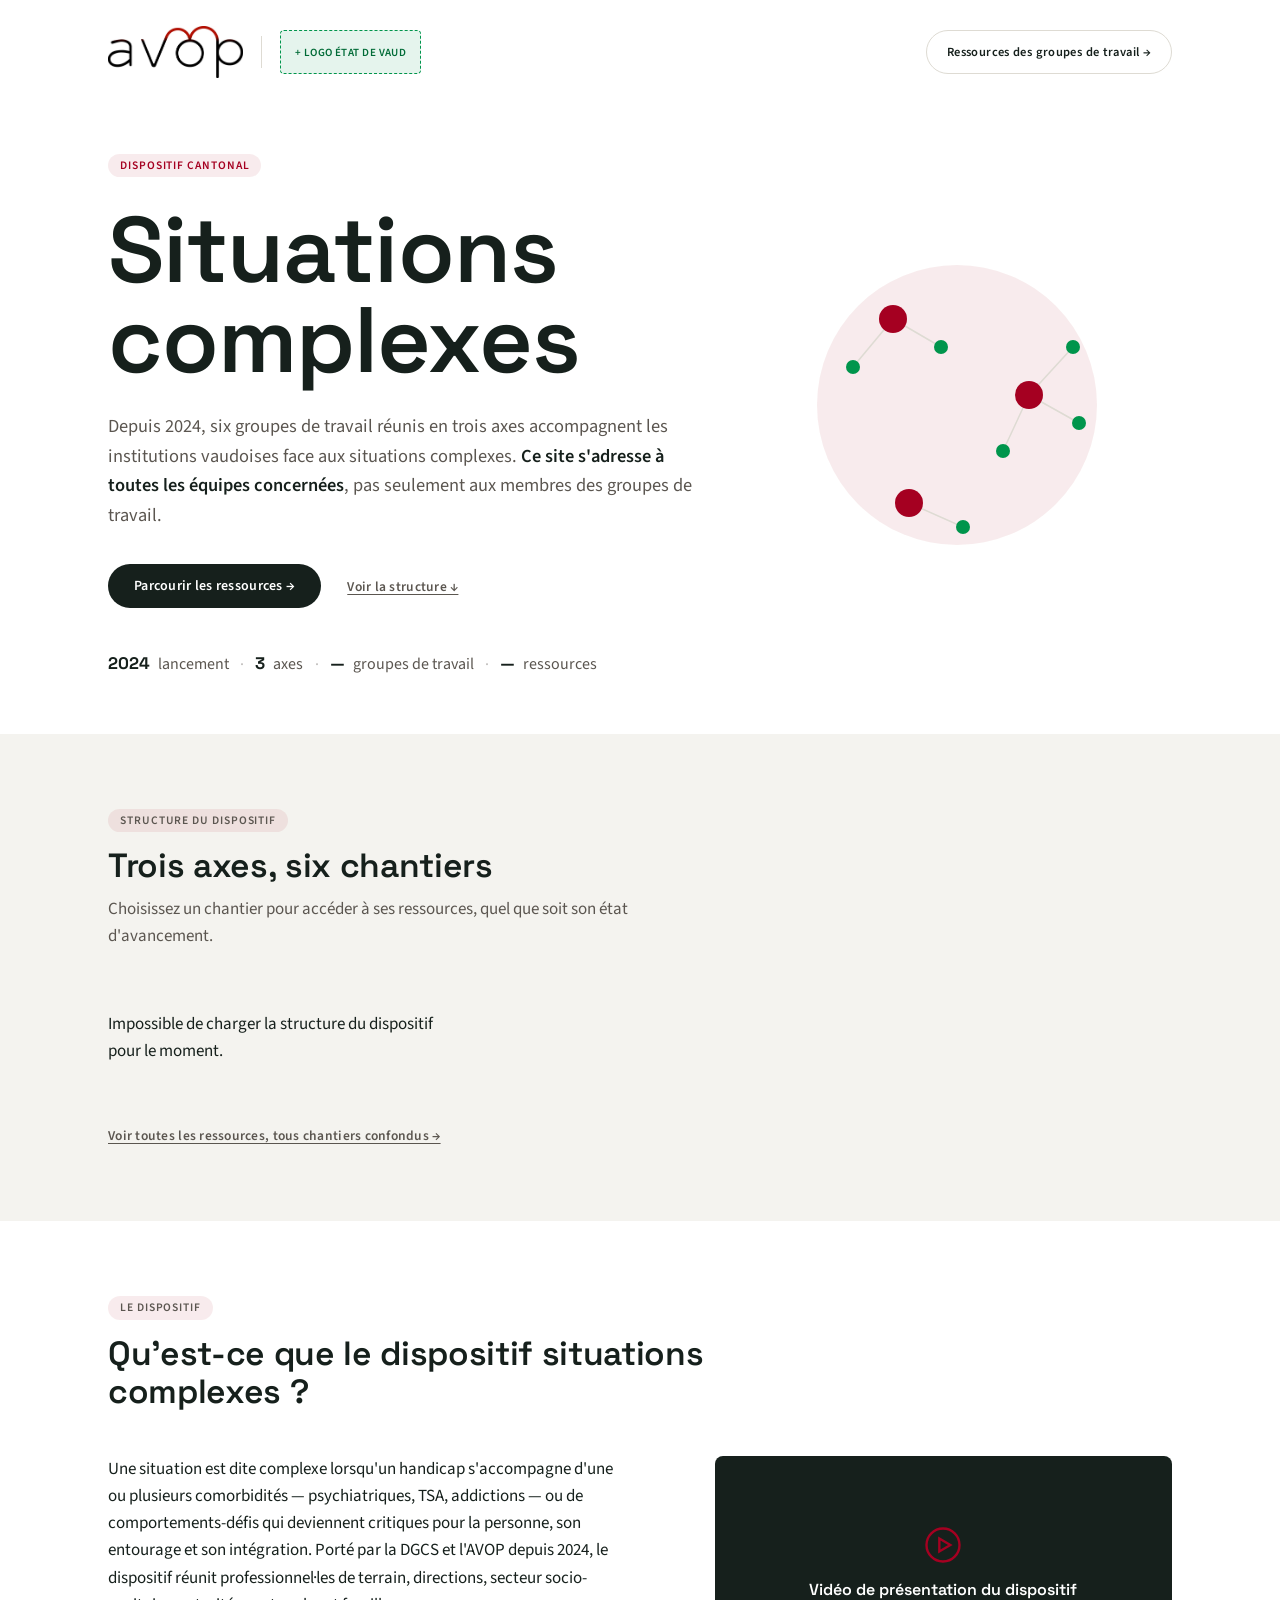
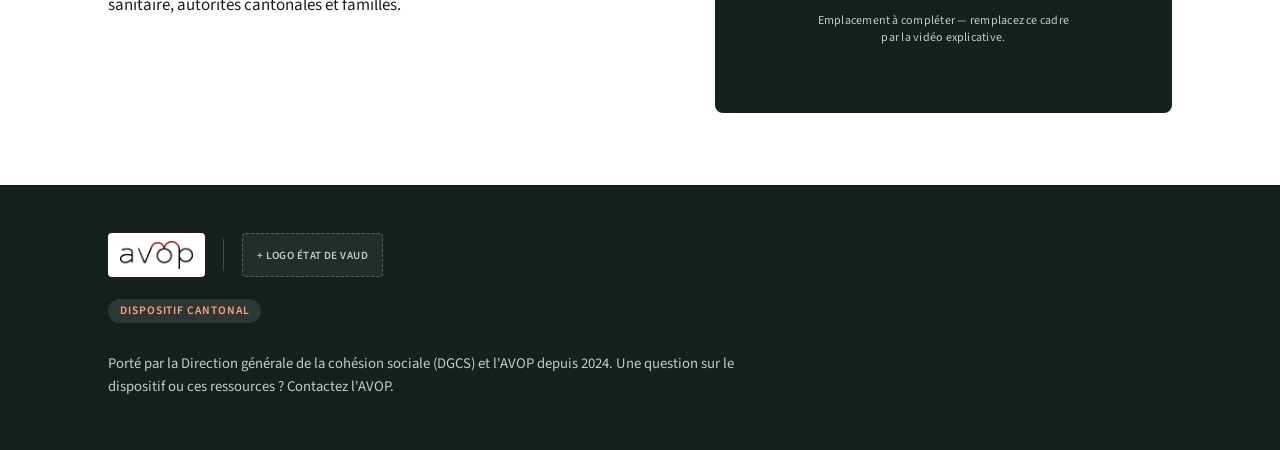
==== commit 04aa564d: "Agrandit le texte des chantiers et ajoute des éléments graphiques Retour utilisateur : texte de prés" ====
--- a/index.html
+++ b/index.html
@@ -26,6 +26,21 @@
 .stats-ligne strong{font:700 1.05em var(--titre);color:var(--encre)}
 .stats-ligne .sep{opacity:.4;padding:0 .2em}
 
+/* Repère graphique : trois nœuds d'axe (rouge) reliés à six nœuds de chantier
+   (vert) — un aperçu abstrait de la structure du dispositif, pas une image
+   décorative gratuite. */
+.hero-grille{display:grid;grid-template-columns:1fr;align-items:center;gap:20px}
+.hero-visuel{display:none}
+.hero-visuel svg{width:100%;height:auto;max-width:300px;margin-left:auto}
+.hero-visuel .fond{fill:var(--rouge-teinte)}
+.hero-visuel line{stroke:var(--trait);stroke-width:1.5}
+.hero-visuel .noeud-axe{fill:var(--rouge-avop)}
+.hero-visuel .noeud-chantier{fill:var(--vert-vaud)}
+@media(min-width:980px){
+  .hero-grille{grid-template-columns:1.3fr .7fr}
+  .hero-visuel{display:block}
+}
+
 section.bloc{padding:72px 0}
 section.bloc.contraste{background:var(--surface)}
 .bloc-tete{max-width:600px;margin-bottom:44px}
@@ -34,14 +49,18 @@
 
 /* Sommaire : trois colonnes d'axe, sans bordures — l'espace fait la structure */
 .axes-grille{display:grid;grid-template-columns:repeat(3,1fr);gap:44px 40px}
+.axe-icone{width:34px;height:34px;display:flex;align-items:center;justify-content:center;margin-bottom:14px}
+.axe-icone svg{width:26px;height:26px;stroke:var(--rouge-avop);fill:none;stroke-width:1.6;stroke-linecap:round;stroke-linejoin:round}
 .axe-label{font:700 11.5px var(--titre);letter-spacing:.08em;text-transform:uppercase;color:var(--rouge-avop);margin:0 0 6px}
-.axe-col h3{font:600 1.2rem/1.25 var(--titre);margin:0 0 22px}
-.chantiers-mini{list-style:none;margin:0;padding:0;display:flex;flex-direction:column;gap:22px}
-.chantiers-mini a{display:block;text-decoration:none;color:inherit}
-.chantiers-mini .num{font:700 .8rem var(--titre);color:var(--rouge-avop);font-variant-numeric:tabular-nums}
-.chantiers-mini .txt{font:500 1rem/1.35 var(--titre);color:var(--encre)}
+.axe-col h3{font:600 1.3rem/1.25 var(--titre);margin:0 0 24px}
+.chantiers-mini{list-style:none;margin:0;padding:0;display:flex;flex-direction:column;gap:26px}
+.chantiers-mini a{display:flex;gap:12px;align-items:flex-start;text-decoration:none;color:inherit}
+.chantiers-mini .num{flex:0 0 auto;display:flex;align-items:center;justify-content:center;width:28px;height:28px;border-radius:50%;border:1.5px solid var(--rouge-avop);color:var(--rouge-avop);font:700 .74rem var(--titre);font-variant-numeric:tabular-nums;margin-top:1px}
+.chantiers-mini a:hover .num{background:var(--rouge-avop);color:#fff}
+.chantiers-mini .corps{min-width:0}
+.chantiers-mini .txt{display:block;font:600 1.1rem/1.35 var(--titre);color:var(--encre)}
 .chantiers-mini a:hover .txt{color:var(--rouge-avop)}
-.chantiers-mini .etat{display:block;margin-top:4px;font:500 12.5px var(--texte);color:var(--sourdine)}
+.chantiers-mini .etat{display:block;margin-top:5px;font:500 13.5px var(--texte);color:var(--sourdine)}
 .chantiers-mini .etat.dispo{color:var(--vert-texte)}
 .toutes-ressources{margin-top:44px;display:inline-flex}
 
@@ -73,11 +92,34 @@
   </div>
   <nav><a class="lien-ressources" href="ressources.html">Ressources des groupes de travail →</a></nav>
 </div>
+<div class="hero-grille">
+<div class="hero-texte">
 <p class="etiquette">Dispositif cantonal</p>
 <h1>Situations<br>complexes</h1>
 <p class="chapo">Depuis 2024, six groupes de travail réunis en trois axes accompagnent les institutions vaudoises face aux situations complexes. <strong>Ce site s'adresse à toutes les équipes concernées</strong>, pas seulement aux membres des groupes de travail.</p>
 <div class="cta-ligne"><a class="bouton" href="ressources.html">Parcourir les ressources →</a><a class="lien-texte" href="#chantiers">Voir la structure ↓</a></div>
 <p class="stats-ligne"><strong>2024</strong> lancement<span class="sep">·</span><strong>3</strong> axes<span class="sep">·</span><strong id="stat-chantiers">—</strong> groupes de travail<span class="sep">·</span><strong id="stat-ressources">—</strong> ressources</p>
+</div>
+<div class="hero-visuel" aria-hidden="true">
+<svg viewBox="0 0 300 300"><circle class="fond" cx="150" cy="150" r="140"></circle>
+<line x1="86" y1="64" x2="46" y2="112"></line>
+<line x1="86" y1="64" x2="134" y2="92"></line>
+<line x1="222" y1="140" x2="266" y2="92"></line>
+<line x1="222" y1="140" x2="272" y2="168"></line>
+<line x1="222" y1="140" x2="196" y2="196"></line>
+<line x1="102" y1="248" x2="156" y2="272"></line>
+<circle class="noeud-axe" cx="86" cy="64" r="14"></circle>
+<circle class="noeud-axe" cx="222" cy="140" r="14"></circle>
+<circle class="noeud-axe" cx="102" cy="248" r="14"></circle>
+<circle class="noeud-chantier" cx="46" cy="112" r="7"></circle>
+<circle class="noeud-chantier" cx="134" cy="92" r="7"></circle>
+<circle class="noeud-chantier" cx="266" cy="92" r="7"></circle>
+<circle class="noeud-chantier" cx="272" cy="168" r="7"></circle>
+<circle class="noeud-chantier" cx="196" cy="196" r="7"></circle>
+<circle class="noeud-chantier" cx="156" cy="272" r="7"></circle>
+</svg>
+</div>
+</div>
 </div></header>
 
 <main>
@@ -118,6 +160,11 @@
 
 <script>
 function pad(n){return String(n).padStart(2,'0')}
+const ICONES_AXE={
+  environnement:'<path d="M4 21V10.5L12 5l8 5.5V21"/><path d="M9.5 21v-6.5h5V21"/>',
+  soutien:'<circle cx="9" cy="12" r="5"/><circle cx="15.5" cy="12" r="5"/>',
+  orientation:'<circle cx="12" cy="12" r="9"/><path d="M15.5 8.5 13 13l-4.5 2.5L11 11z"/>'
+};
 Promise.all([
   fetch('data/groupes.json').then(r=>r.json()),
   fetch('data/config.json').then(r=>r.json())
@@ -130,14 +177,15 @@
   AXES.forEach(axe=>{
     const chantiers=GROUPES.filter(g=>g.axe===axe.id).sort((a,b)=>a.numero-b.numero);
     const col=document.createElement('div');col.className='axe-col';
-    col.innerHTML=`<p class="axe-label">Axe ${pad(axe.numero)}</p><h3>${axe.nom}</h3>`;
+    const icone=ICONES_AXE[axe.id]||'';
+    col.innerHTML=`<div class="axe-icone"><svg viewBox="0 0 24 24" aria-hidden="true">${icone}</svg></div><p class="axe-label">Axe ${pad(axe.numero)}</p><h3>${axe.nom}</h3>`;
     const ul=document.createElement('ul');ul.className='chantiers-mini';
     chantiers.forEach(g=>{
       const nb=rows.filter(r=>r.gt===g.id).length;
       const li=document.createElement('li');
       const a=document.createElement('a');a.href=`ressources.html?gt=${g.id}`;
       const etat=nb>0?`<span class="etat dispo">${nb} ressource${nb!==1?'s':''}</span>`:`<span class="etat">À venir</span>`;
-      a.innerHTML=`<span class="num">${pad(g.numero)}</span> <span class="txt">${g.nom}</span>${etat}`;
+      a.innerHTML=`<span class="num">${pad(g.numero)}</span><span class="corps"><span class="txt">${g.nom}</span>${etat}</span>`;
       li.appendChild(a);ul.appendChild(li);
     });
     col.appendChild(ul);sommaire.appendChild(col);
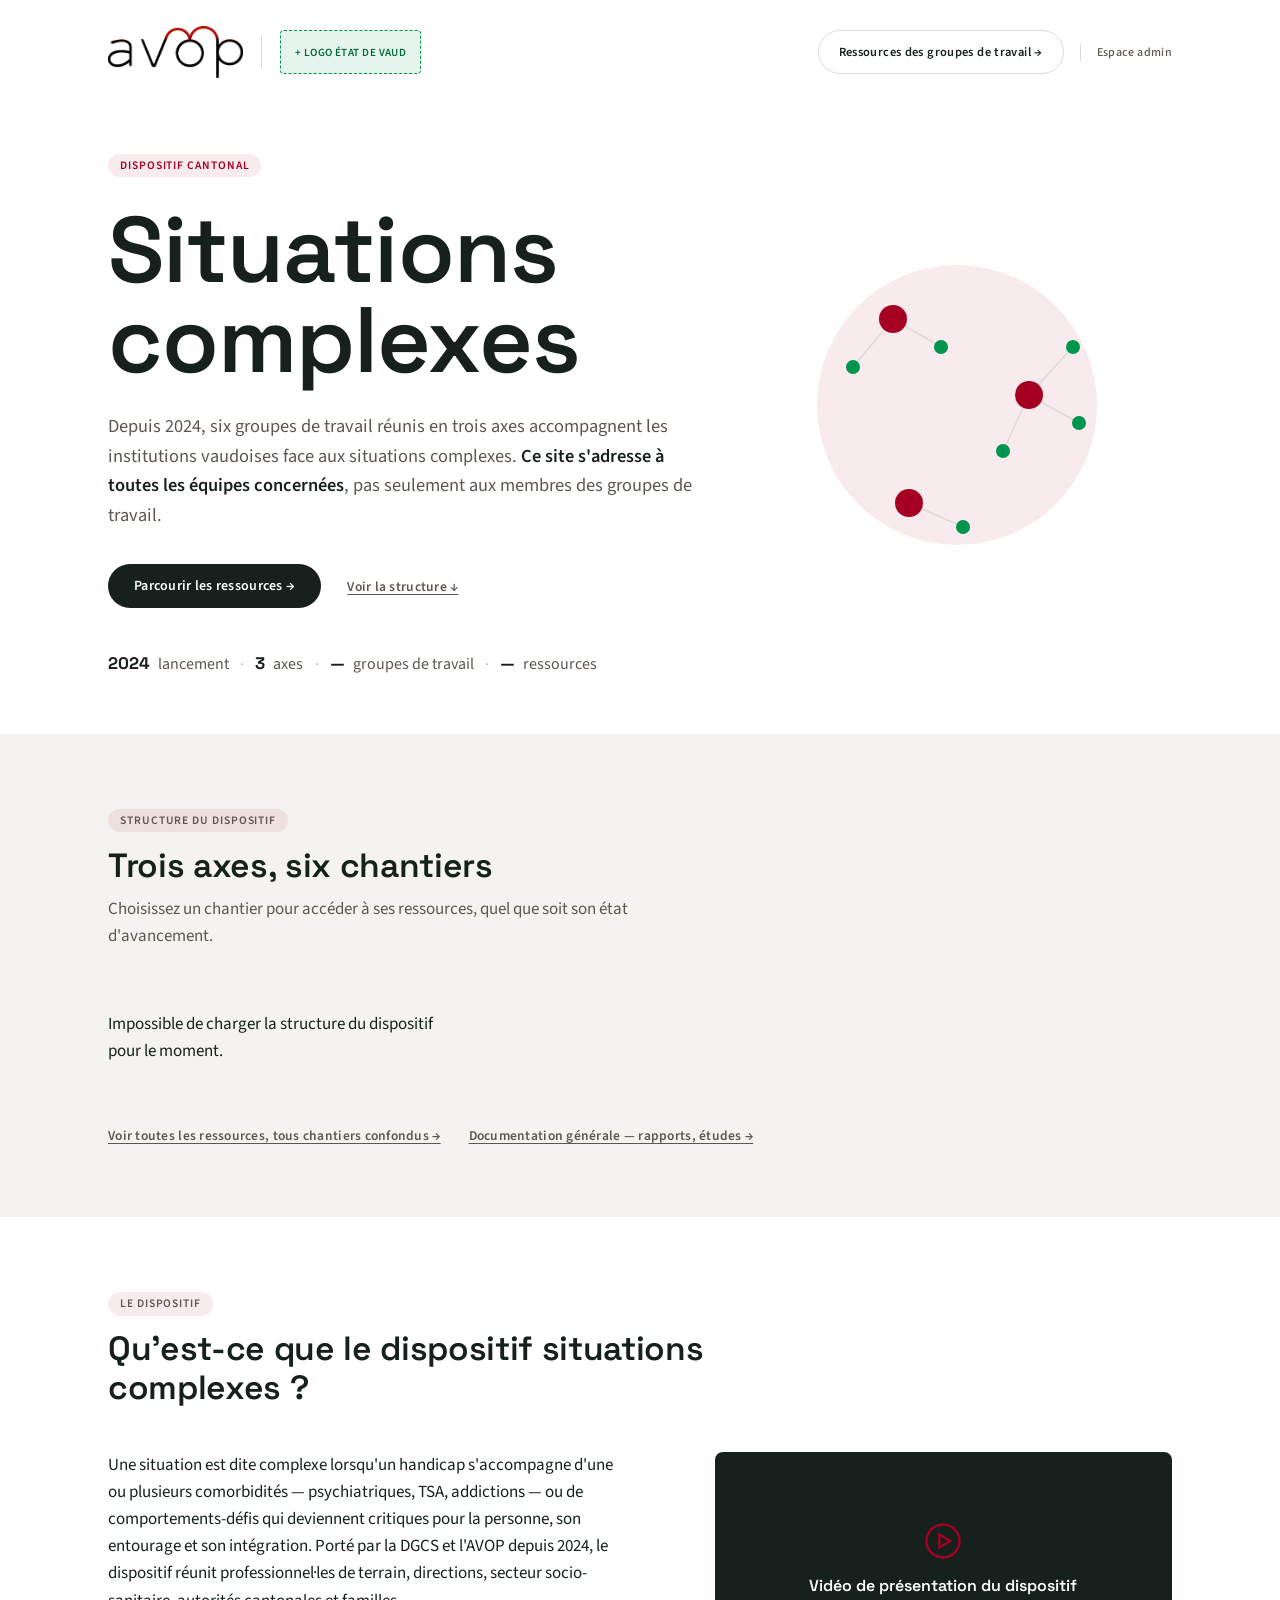
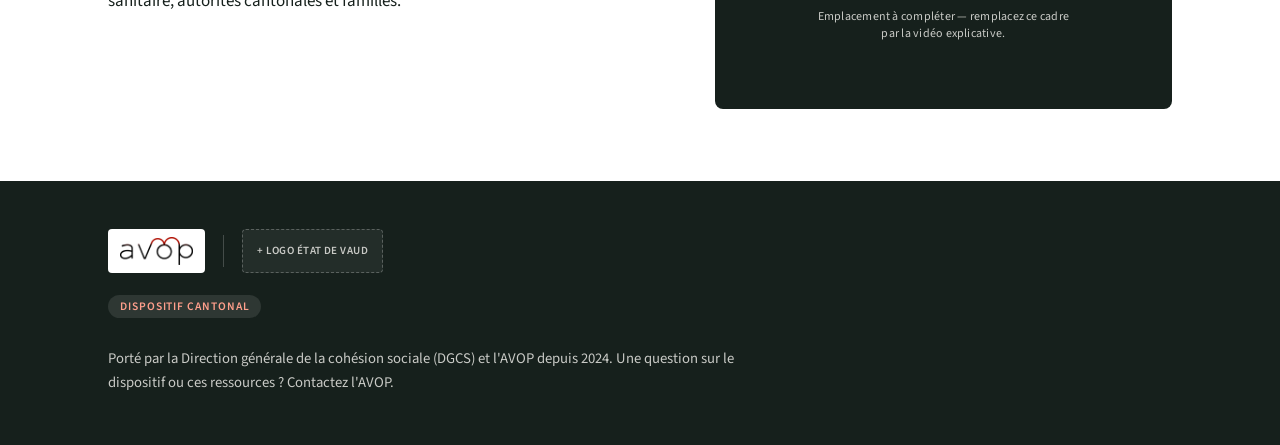
==== commit ab4bba9c: "Restaure le lien admin et ajoute une catégorie « Documentation générale » Retour utilisateur : remet" ====
--- a/index.html
+++ b/index.html
@@ -13,8 +13,11 @@
 .bandeau{background:var(--surface);padding:26px 0 56px}
 .entete{display:flex;justify-content:space-between;align-items:center;gap:16px;margin-bottom:64px;flex-wrap:wrap}
 .entete .co-marque .logo-avop{height:52px}
+.nav-entete{display:flex;align-items:center;gap:16px}
 .lien-ressources{display:inline-flex;align-items:center;min-height:var(--cible);font:600 12.5px var(--texte);letter-spacing:.03em;color:var(--encre);text-decoration:none;border:1px solid var(--trait);border-radius:30px;padding:0 20px;transition:.15s}
 .lien-ressources:hover{border-color:var(--rouge-avop);color:var(--rouge-avop)}
+.lien-admin{font:500 12px var(--texte);letter-spacing:.03em;color:var(--sourdine);text-decoration:none;padding-left:16px;border-left:1px solid var(--trait)}
+.lien-admin:hover{color:var(--rouge-avop)}
 
 h1{font:600 clamp(3rem,7.5vw,5.8rem)/.98 var(--titre);max-width:820px;margin:16px 0 26px}
 .chapo{color:var(--sourdine);font-size:1.15rem;line-height:1.6;max-width:600px;margin:0 0 34px}
@@ -62,7 +65,7 @@
 .chantiers-mini a:hover .txt{color:var(--rouge-avop)}
 .chantiers-mini .etat{display:block;margin-top:5px;font:500 13.5px var(--texte);color:var(--sourdine)}
 .chantiers-mini .etat.dispo{color:var(--vert-texte)}
-.toutes-ressources{margin-top:44px;display:inline-flex}
+.liens-complementaires{margin-top:44px;display:flex;flex-wrap:wrap;gap:8px 28px}
 
 .dispositif-corps{display:grid;grid-template-columns:1.1fr .9fr;gap:48px;align-items:start}
 .dispositif-texte p{margin:0;max-width:520px}
@@ -90,7 +93,7 @@
     <!-- TODO : remplacer par le logo officiel de l'État de Vaud fourni par le porteur du projet -->
     <span class="logo-vaud-attente">+ logo État de Vaud</span>
   </div>
-  <nav><a class="lien-ressources" href="ressources.html">Ressources des groupes de travail →</a></nav>
+  <nav class="nav-entete"><a class="lien-ressources" href="ressources.html">Ressources des groupes de travail →</a><a class="lien-admin" href="admin.html">Espace admin</a></nav>
 </div>
 <div class="hero-grille">
 <div class="hero-texte">
@@ -126,7 +129,10 @@
 <section class="bloc" id="chantiers"><div class="enveloppe">
 <div class="bloc-tete"><p class="etiquette">Structure du dispositif</p><h2>Trois axes, six chantiers</h2><p>Choisissez un chantier pour accéder à ses ressources, quel que soit son état d'avancement.</p></div>
 <div class="axes-grille" id="sommaire" aria-live="polite"></div>
-<a class="lien-texte toutes-ressources" href="ressources.html">Voir toutes les ressources, tous chantiers confondus →</a>
+<div class="liens-complementaires">
+<a class="lien-texte" href="ressources.html">Voir toutes les ressources, tous chantiers confondus →</a>
+<a class="lien-texte" id="lien-doc-generale" href="ressources.html?gt=general">Documentation générale — rapports, études <span id="nb-doc-generale"></span>→</a>
+</div>
 </div></section>
 
 <!-- Zone éditoriale : adaptez ce texte de présentation du dispositif à votre contenu réel. -->
@@ -169,9 +175,14 @@
   fetch('data/groupes.json').then(r=>r.json()),
   fetch('data/config.json').then(r=>r.json())
 ]).then(([data,config])=>fetch(`${config.supabaseUrl}/rest/v1/ressources?select=id,gt`,{headers:{apikey:config.supabaseAnonKey,Authorization:`Bearer ${config.supabaseAnonKey}`}}).then(r=>r.json()).then(rows=>{
-  const AXES=data.axes.slice().sort((a,b)=>a.numero-b.numero), GROUPES=data.groupes;
+  const AXES=data.axes.slice().sort((a,b)=>a.numero-b.numero), GROUPES=data.groupes, DOC_GENERALE=data.documentationGenerale;
   document.getElementById('stat-chantiers').textContent=GROUPES.length;
   document.getElementById('stat-ressources').textContent=rows.length;
+
+  if(DOC_GENERALE){
+    const nbGenerale=rows.filter(r=>r.gt===DOC_GENERALE.id).length;
+    document.getElementById('nb-doc-generale').textContent=nbGenerale?`(${nbGenerale}) `:'';
+  }
 
   const sommaire=document.getElementById('sommaire');
   AXES.forEach(axe=>{
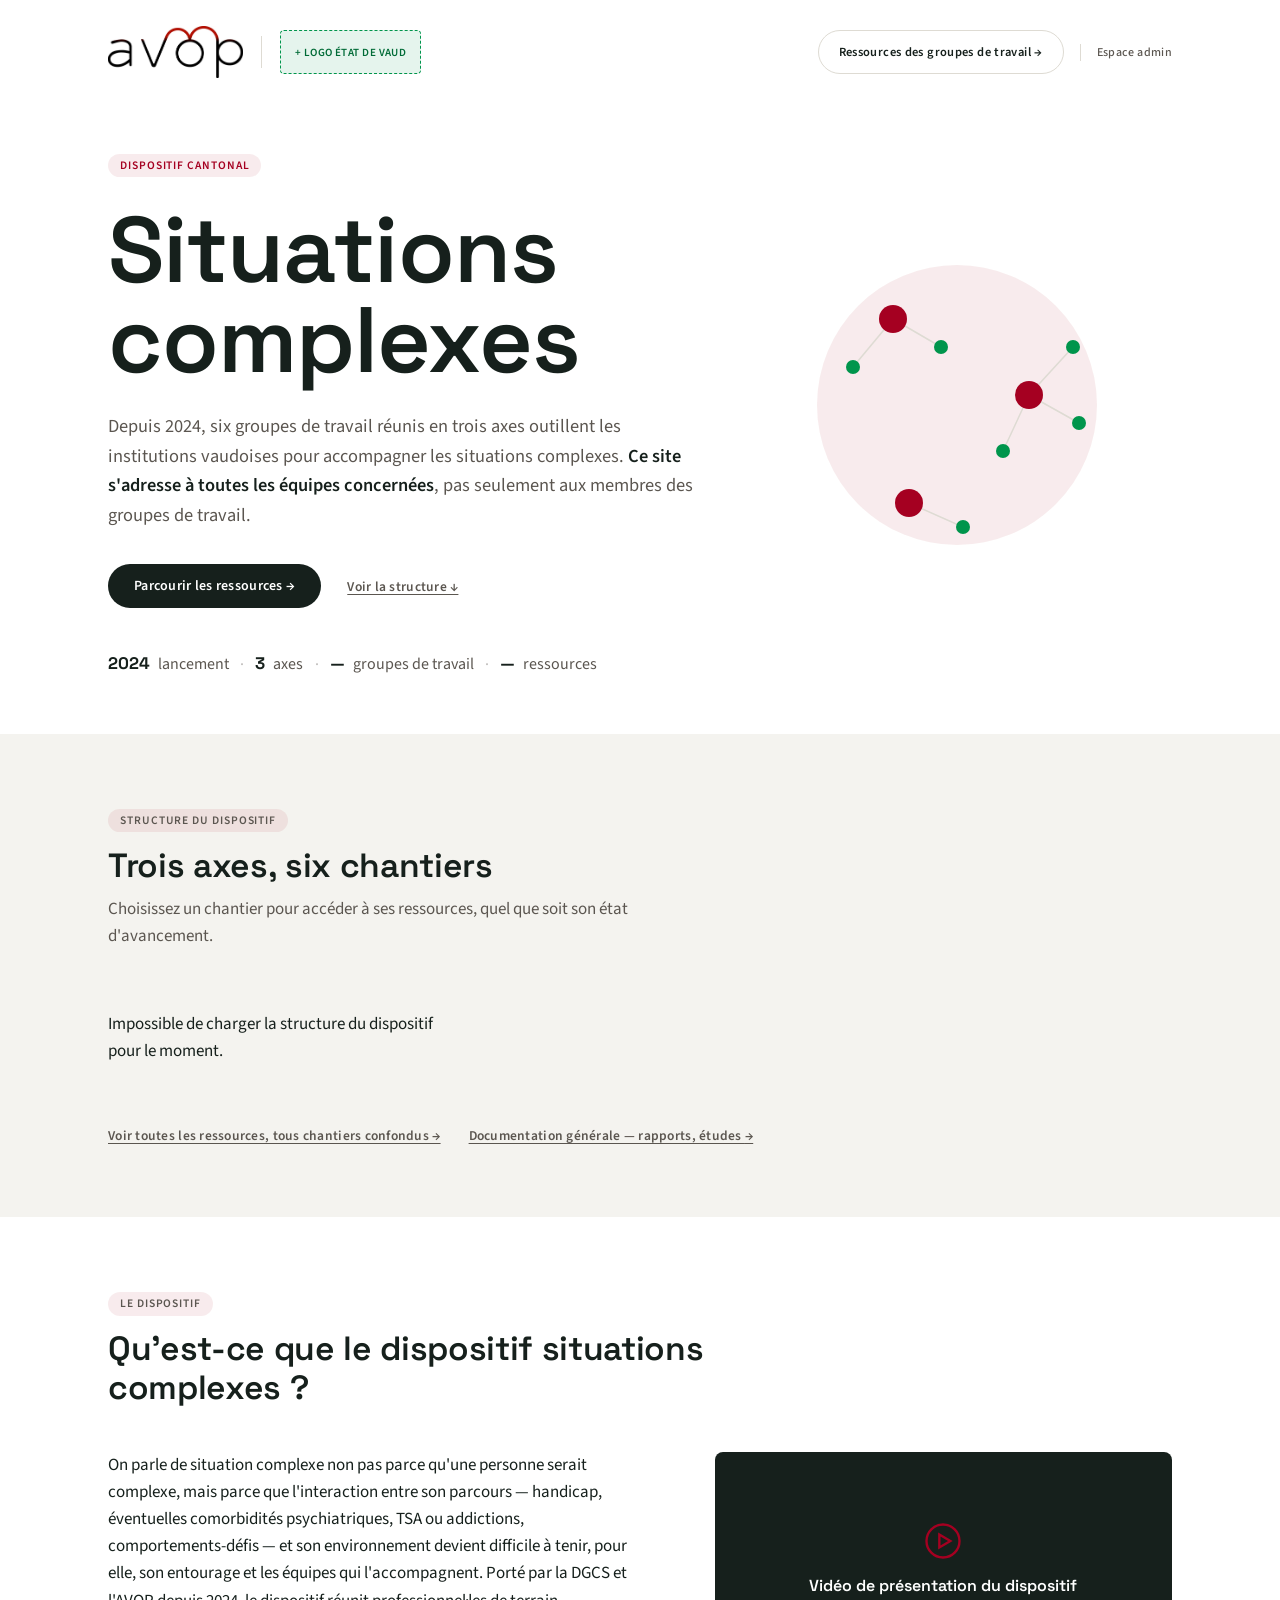
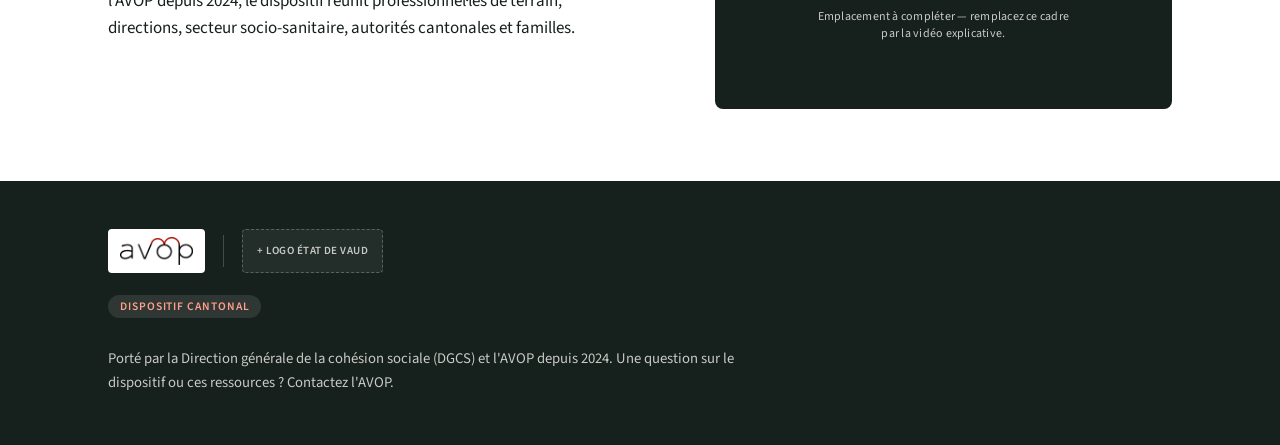
==== commit 2c1fd52b: "Corrige le langage autour des situations complexes Retour utilisateur : ne pas dire « face aux situa" ====
--- a/index.html
+++ b/index.html
@@ -99,7 +99,7 @@
 <div class="hero-texte">
 <p class="etiquette">Dispositif cantonal</p>
 <h1>Situations<br>complexes</h1>
-<p class="chapo">Depuis 2024, six groupes de travail réunis en trois axes accompagnent les institutions vaudoises face aux situations complexes. <strong>Ce site s'adresse à toutes les équipes concernées</strong>, pas seulement aux membres des groupes de travail.</p>
+<p class="chapo">Depuis 2024, six groupes de travail réunis en trois axes outillent les institutions vaudoises pour accompagner les situations complexes. <strong>Ce site s'adresse à toutes les équipes concernées</strong>, pas seulement aux membres des groupes de travail.</p>
 <div class="cta-ligne"><a class="bouton" href="ressources.html">Parcourir les ressources →</a><a class="lien-texte" href="#chantiers">Voir la structure ↓</a></div>
 <p class="stats-ligne"><strong>2024</strong> lancement<span class="sep">·</span><strong>3</strong> axes<span class="sep">·</span><strong id="stat-chantiers">—</strong> groupes de travail<span class="sep">·</span><strong id="stat-ressources">—</strong> ressources</p>
 </div>
@@ -140,7 +140,7 @@
 <div class="bloc-tete"><p class="etiquette">Le dispositif</p><h2>Qu'est-ce que le dispositif situations complexes ?</h2></div>
 <div class="dispositif-corps">
 <div class="dispositif-texte">
-<p>Une situation est dite complexe lorsqu'un handicap s'accompagne d'une ou plusieurs comorbidités — psychiatriques, TSA, addictions — ou de comportements-défis qui deviennent critiques pour la personne, son entourage et son intégration. Porté par la DGCS et l'AVOP depuis 2024, le dispositif réunit professionnel·les de terrain, directions, secteur socio-sanitaire, autorités cantonales et familles.</p>
+<p>On parle de situation complexe non pas parce qu'une personne serait complexe, mais parce que l'interaction entre son parcours — handicap, éventuelles comorbidités psychiatriques, TSA ou addictions, comportements-défis — et son environnement devient difficile à tenir, pour elle, son entourage et les équipes qui l'accompagnent. Porté par la DGCS et l'AVOP depuis 2024, le dispositif réunit professionnel·les de terrain, directions, secteur socio-sanitaire, autorités cantonales et familles.</p>
 </div>
 <div class="dispositif-media">
 <div class="video-cadre">
